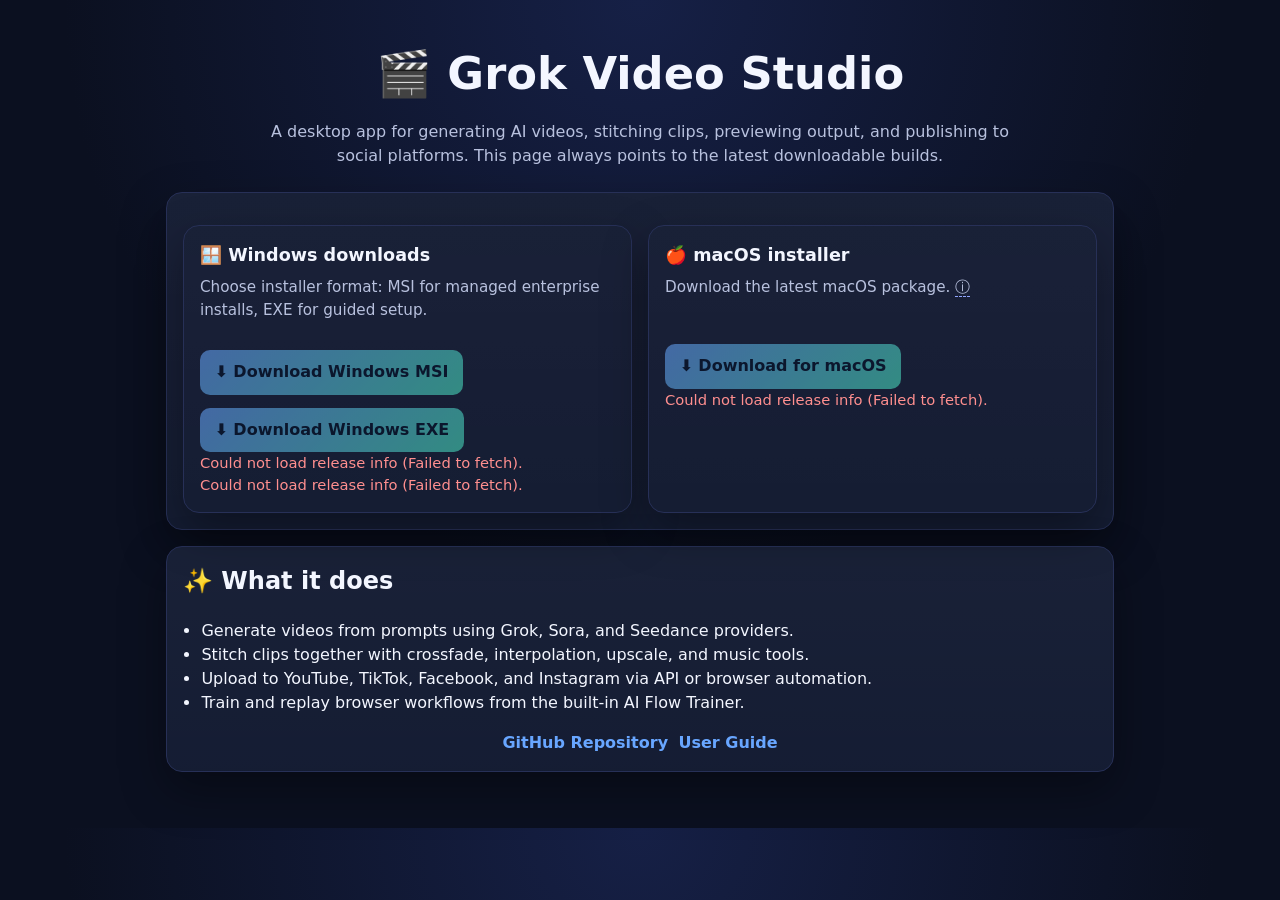
==== docs/index.html @ de5fdf0a "ci: auto-deploy GitHub Pages downloads on release" ====
<!doctype html>
<html lang="en">
<head>
  <meta charset="utf-8" />
  <meta name="viewport" content="width=device-width, initial-scale=1" />
  <title>Grok Video Studio — Download</title>
  <meta
    name="description"
    content="Official GitHub Pages site for Grok Video Studio with app overview and latest Windows/macOS downloads."
  />
  <style>
    :root {
      color-scheme: dark;
      --bg: #0b1020;
      --card: #121a31;
      --card-border: #273057;
      --text: #f3f6ff;
      --muted: #b8c1de;
      --accent: #68a6ff;
      --accent-2: #4be6c3;
      --danger: #ff8f8f;
    }

    * { box-sizing: border-box; }

    body {
      margin: 0;
      font-family: Inter, system-ui, -apple-system, Segoe UI, Roboto, sans-serif;
      background: radial-gradient(circle at top, #162046 0%, var(--bg) 55%);
      color: var(--text);
      line-height: 1.5;
    }

    main {
      max-width: 980px;
      margin: 0 auto;
      padding: 2.5rem 1rem 3.5rem;
    }

    .hero {
      text-align: center;
      margin-bottom: 1.5rem;
    }

    h1 {
      margin: 0;
      font-size: clamp(1.8rem, 4vw, 2.8rem);
    }

    .subtitle {
      margin: 0.8rem auto 0;
      max-width: 760px;
      color: var(--muted);
    }

    .panel {
      background: linear-gradient(180deg, rgba(255,255,255,0.03) 0%, rgba(255,255,255,0.01) 100%), var(--card);
      border: 1px solid var(--card-border);
      border-radius: 16px;
      padding: 1rem;
      box-shadow: 0 18px 45px rgba(0, 0, 0, 0.35);
      margin-top: 1rem;
    }

    .downloads {
      display: grid;
      grid-template-columns: repeat(auto-fit, minmax(260px, 1fr));
      gap: 1rem;
    }

    .dl-card h2 {
      margin: 0;
      font-size: 1.1rem;
      display: flex;
      align-items: center;
      gap: 0.45rem;
    }

    .helper {
      color: var(--muted);
      margin-top: 0.5rem;
      min-height: 2.6em;
      font-size: 0.95rem;
    }

    .btn {
      margin-top: 0.8rem;
      display: inline-flex;
      align-items: center;
      gap: 0.45rem;
      text-decoration: none;
      color: #031127;
      background: linear-gradient(135deg, var(--accent), var(--accent-2));
      padding: 0.65rem 0.9rem;
      border-radius: 10px;
      font-weight: 700;
      border: 0;
      cursor: pointer;
      transition: transform 130ms ease;
    }

    .btn:hover { transform: translateY(-1px); }

    .btn:disabled,
    .btn[aria-disabled="true"] {
      opacity: 0.55;
      pointer-events: none;
    }

    .status {
      margin: 0;
      color: var(--muted);
      font-size: 0.92rem;
    }

    .status.error { color: var(--danger); }

    ul { margin: 0.6rem 0 0; padding-left: 1.15rem; }

    .footer-links {
      margin-top: 1rem;
      display: flex;
      flex-wrap: wrap;
      gap: 0.65rem;
      justify-content: center;
    }

    .text-link {
      color: var(--accent);
      text-decoration: none;
      font-weight: 600;
    }

    .tooltip {
      border-bottom: 1px dashed #90a5ff;
      cursor: help;
    }
  </style>
</head>
<body>
  <main>
    <header class="hero">
      <h1>🎬 Grok Video Studio</h1>
      <p class="subtitle">
        A desktop app for generating AI videos, stitching clips, previewing output, and publishing to social platforms.
        This page always points to the latest downloadable builds.
      </p>
    </header>

    <section class="panel downloads" aria-label="Latest downloads">
      <article class="panel dl-card">
        <h2>🪟 Windows downloads</h2>
        <p class="helper">Choose installer format: MSI for managed enterprise installs, EXE for guided setup.</p>
        <a id="windows-msi-link" class="btn" aria-disabled="true" href="#" title="Latest Windows MSI installer from the newest GitHub release">
          ⬇️ Download Windows MSI
        </a>
        <a id="windows-exe-link" class="btn" aria-disabled="true" href="#" title="Latest Windows EXE installer from the newest GitHub release">
          ⬇️ Download Windows EXE
        </a>
        <p id="windows-msi-meta" class="status">Loading latest release…</p>
        <p id="windows-exe-meta" class="status">Loading latest release…</p>
      </article>

      <article class="panel dl-card">
        <h2>🍎 macOS installer</h2>
        <p class="helper">
          Download the latest macOS package.
          <span class="tooltip" title="Current builds are distributed as a .zip containing the .app bundle.">ⓘ</span>
        </p>
        <a id="mac-link" class="btn" aria-disabled="true" href="#" title="Fetches newest macOS asset from latest GitHub release">
          ⬇️ Download for macOS
        </a>
        <p id="mac-meta" class="status">Loading latest release…</p>
      </article>
    </section>

    <section class="panel" aria-label="About the app">
      <h2 style="margin-top: 0;">✨ What it does</h2>
      <ul>
        <li>Generate videos from prompts using Grok, Sora, and Seedance providers.</li>
        <li>Stitch clips together with crossfade, interpolation, upscale, and music tools.</li>
        <li>Upload to YouTube, TikTok, Facebook, and Instagram via API or browser automation.</li>
        <li>Train and replay browser workflows from the built-in AI Flow Trainer.</li>
      </ul>
      <div class="footer-links">
        <a class="text-link" href="https://github.com/dhookster/Grok-Video-Studio" target="_blank" rel="noopener noreferrer">GitHub Repository</a>
        <a class="text-link" href="https://github.com/dhookster/Grok-Video-Studio/blob/main/docs/USER_GUIDE.md" target="_blank" rel="noopener noreferrer">User Guide</a>
      </div>
    </section>
  </main>

  <script>
    // Derive owner/repo automatically on GitHub Pages project URLs.
    const derivedOwner = window.location.hostname.endsWith('github.io')
      ? window.location.hostname.split('.')[0]
      : 'dhookster';
    const pathParts = window.location.pathname.split('/').filter(Boolean);
    const derivedRepo = pathParts[0] || 'Grok-Video-Studio';

    const owner = derivedOwner;
    const repo = derivedRepo;

    const windowsMsiLink = document.getElementById('windows-msi-link');
    const windowsExeLink = document.getElementById('windows-exe-link');
    const macLink = document.getElementById('mac-link');
    const windowsMsiMeta = document.getElementById('windows-msi-meta');
    const windowsExeMeta = document.getElementById('windows-exe-meta');
    const macMeta = document.getElementById('mac-meta');

    const setDownload = (linkEl, metaEl, asset, releaseTag) => {
      if (!asset) {
        linkEl.setAttribute('aria-disabled', 'true');
        metaEl.textContent = `No compatible asset found in ${releaseTag}.`;
        metaEl.classList.add('error');
        return;
      }

      linkEl.href = asset.browser_download_url;
      linkEl.removeAttribute('aria-disabled');
      metaEl.textContent = `${asset.name} • ${releaseTag}`;
      metaEl.classList.remove('error');
    };

    const pickFirstMatch = (assets, patterns) => {
      for (const pattern of patterns) {
        const found = assets.find((asset) => pattern.test(asset.name));
        if (found) return found;
      }
      return null;
    };

    const loadLatest = async () => {
      try {
        // Prefer generated metadata from the release-to-pages workflow to avoid GitHub API rate limits.
        let release = null;
        let assets = [];

        try {
          const metadataResponse = await fetch('./release-downloads.json', { cache: 'no-store' });
          if (metadataResponse.ok) {
            const metadata = await metadataResponse.json();
            release = metadata.release || null;
            assets = [
              metadata.downloads?.windows_msi,
              metadata.downloads?.windows_exe,
              metadata.downloads?.macos
            ].filter(Boolean);
          }
        } catch (metadataError) {
          console.warn('release-downloads.json unavailable, falling back to GitHub API', metadataError);
        }

        if (!release || !assets.length) {
          const response = await fetch(`https://api.github.com/repos/${owner}/${repo}/releases/latest`);
          if (!response.ok) {
            throw new Error(`GitHub API responded ${response.status}`);
          }

          release = await response.json();
          assets = release.assets || [];
        }

        const windowsMsiAsset = pickFirstMatch(assets, [
          /setup-windows-x64\.msi$/i,
          /windows.*\.msi$/i
        ]);

        const windowsExeAsset = pickFirstMatch(assets, [
          /setup-windows-x64\.exe$/i,
          /windows-x64\.exe$/i,
          /windows.*\.exe$/i
        ]);

        const macAsset = pickFirstMatch(assets, [
          /macos.*\.dmg$/i,
          /macos.*\.pkg$/i,
          /macos.*\.zip$/i,
          /\.dmg$/i,
          /\.pkg$/i,
          /\.zip$/i
        ]);

        const releaseTag = release.tag_name || 'latest';
        setDownload(windowsMsiLink, windowsMsiMeta, windowsMsiAsset, releaseTag);
        setDownload(windowsExeLink, windowsExeMeta, windowsExeAsset, releaseTag);
        setDownload(macLink, macMeta, macAsset, releaseTag);
      } catch (error) {
        const message = `Could not load release info (${error.message}).`;

        windowsMsiMeta.textContent = message;
        windowsExeMeta.textContent = message;
        macMeta.textContent = message;
        windowsMsiMeta.classList.add('error');
        windowsExeMeta.classList.add('error');
        macMeta.classList.add('error');
      }
    };

    loadLatest();
  </script>
</body>
</html>
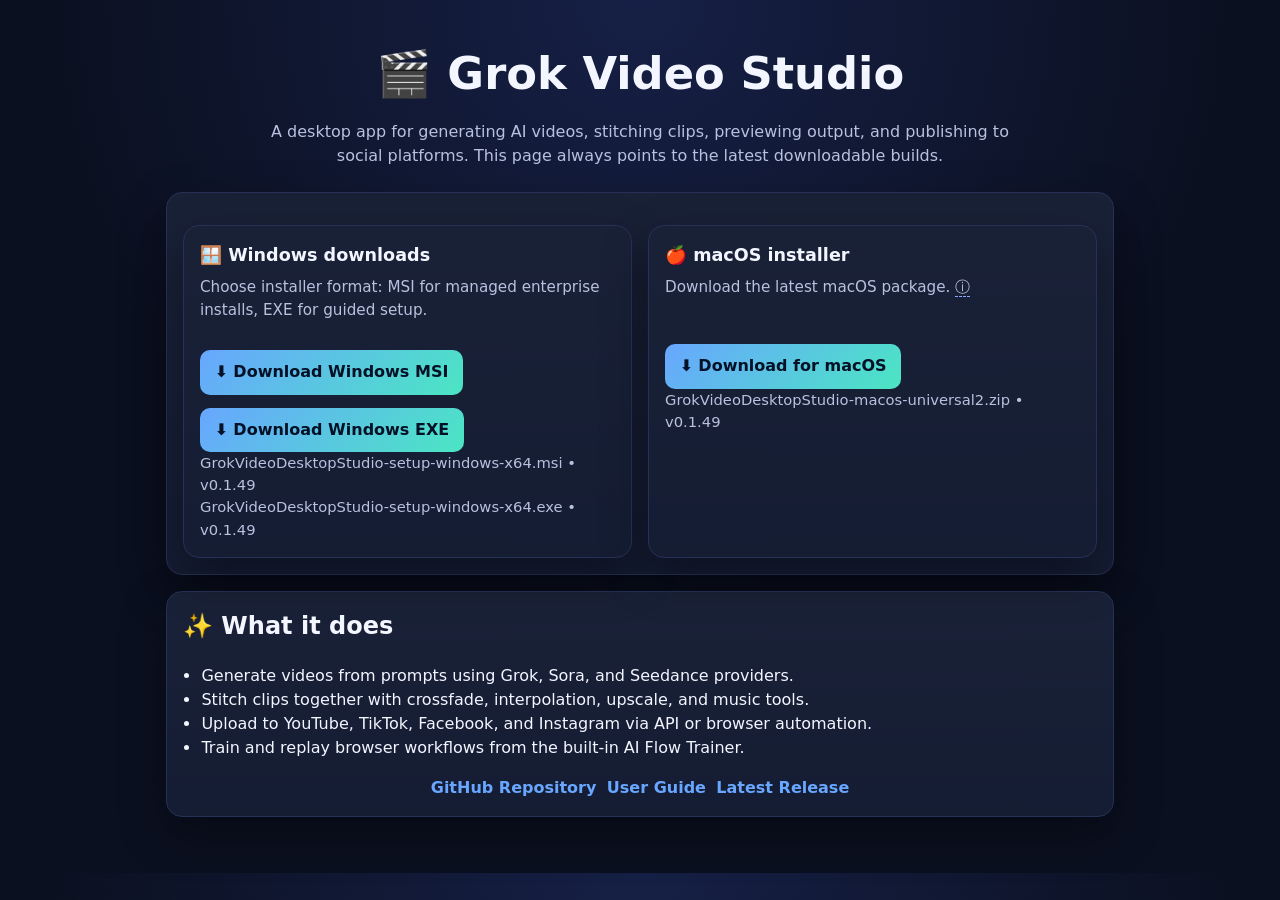
==== commit 107759c0: "Fix Pages links and fallback to releases with download assets" ====
--- a/docs/index.html
+++ b/docs/index.html
@@ -183,8 +183,9 @@
         <li>Train and replay browser workflows from the built-in AI Flow Trainer.</li>
       </ul>
       <div class="footer-links">
-        <a class="text-link" href="https://github.com/dhookster/Grok-Video-Studio" target="_blank" rel="noopener noreferrer">GitHub Repository</a>
-        <a class="text-link" href="https://github.com/dhookster/Grok-Video-Studio/blob/main/docs/USER_GUIDE.md" target="_blank" rel="noopener noreferrer">User Guide</a>
+        <a id="repo-link" class="text-link" href="#" target="_blank" rel="noopener noreferrer">GitHub Repository</a>
+        <a id="user-guide-link" class="text-link" href="#" target="_blank" rel="noopener noreferrer">User Guide</a>
+        <a id="release-link" class="text-link" href="#" target="_blank" rel="noopener noreferrer">Latest Release</a>
       </div>
     </section>
   </main>
@@ -193,7 +194,7 @@
     // Derive owner/repo automatically on GitHub Pages project URLs.
     const derivedOwner = window.location.hostname.endsWith('github.io')
       ? window.location.hostname.split('.')[0]
-      : 'dhookster';
+      : 'mysticalg';
     const pathParts = window.location.pathname.split('/').filter(Boolean);
     const derivedRepo = pathParts[0] || 'Grok-Video-Studio';
 
@@ -203,6 +204,9 @@
     const windowsMsiLink = document.getElementById('windows-msi-link');
     const windowsExeLink = document.getElementById('windows-exe-link');
     const macLink = document.getElementById('mac-link');
+    const repoLink = document.getElementById('repo-link');
+    const userGuideLink = document.getElementById('user-guide-link');
+    const releaseLink = document.getElementById('release-link');
     const windowsMsiMeta = document.getElementById('windows-msi-meta');
     const windowsExeMeta = document.getElementById('windows-exe-meta');
     const macMeta = document.getElementById('mac-meta');
@@ -229,61 +233,86 @@
       return null;
     };
 
+    const hydrateStaticLinks = () => {
+      // Keep footer links aligned with the currently served owner/repository.
+      repoLink.href = `https://github.com/${owner}/${repo}`;
+      userGuideLink.href = `https://github.com/${owner}/${repo}/blob/main/docs/USER_GUIDE.md`;
+      releaseLink.href = `https://github.com/${owner}/${repo}/releases/latest`;
+    };
+
+    const findLatestAssetAcrossReleases = (releases, patterns) => {
+      for (const release of releases) {
+        const assets = Array.isArray(release.assets) ? release.assets : [];
+        const found = pickFirstMatch(assets, patterns);
+        if (found) {
+          return {
+            ...found,
+            _release_tag: release.tag_name || 'latest',
+          };
+        }
+      }
+      return null;
+    };
+
     const loadLatest = async () => {
       try {
+        hydrateStaticLinks();
+
         // Prefer generated metadata from the release-to-pages workflow to avoid GitHub API rate limits.
         let release = null;
-        let assets = [];
+        let windowsMsiAsset = null;
+        let windowsExeAsset = null;
+        let macAsset = null;
 
         try {
           const metadataResponse = await fetch('./release-downloads.json', { cache: 'no-store' });
           if (metadataResponse.ok) {
             const metadata = await metadataResponse.json();
             release = metadata.release || null;
-            assets = [
-              metadata.downloads?.windows_msi,
-              metadata.downloads?.windows_exe,
-              metadata.downloads?.macos
-            ].filter(Boolean);
+            windowsMsiAsset = metadata.downloads?.windows_msi || null;
+            windowsExeAsset = metadata.downloads?.windows_exe || null;
+            macAsset = metadata.downloads?.macos || null;
           }
         } catch (metadataError) {
           console.warn('release-downloads.json unavailable, falling back to GitHub API', metadataError);
         }
 
-        if (!release || !assets.length) {
-          const response = await fetch(`https://api.github.com/repos/${owner}/${repo}/releases/latest`);
+        if (!release || (!windowsMsiAsset && !windowsExeAsset && !macAsset)) {
+          // Query multiple releases so each platform can use the newest release that has a compatible artifact.
+          const response = await fetch(`https://api.github.com/repos/${owner}/${repo}/releases?per_page=20`);
           if (!response.ok) {
             throw new Error(`GitHub API responded ${response.status}`);
           }
 
-          release = await response.json();
-          assets = release.assets || [];
+          const releases = await response.json();
+          if (!Array.isArray(releases) || releases.length === 0) {
+            throw new Error('No releases found');
+          }
+
+          release = releases[0];
+          windowsMsiAsset = findLatestAssetAcrossReleases(releases, [
+            /setup-windows-x64\.msi$/i,
+            /windows.*\.msi$/i
+          ]);
+          windowsExeAsset = findLatestAssetAcrossReleases(releases, [
+            /setup-windows-x64\.exe$/i,
+            /windows-x64\.exe$/i,
+            /windows.*\.exe$/i
+          ]);
+          macAsset = findLatestAssetAcrossReleases(releases, [
+            /macos.*\.dmg$/i,
+            /macos.*\.pkg$/i,
+            /macos.*\.zip$/i,
+            /\.dmg$/i,
+            /\.pkg$/i,
+            /\.zip$/i
+          ]);
         }
 
-        const windowsMsiAsset = pickFirstMatch(assets, [
-          /setup-windows-x64\.msi$/i,
-          /windows.*\.msi$/i
-        ]);
-
-        const windowsExeAsset = pickFirstMatch(assets, [
-          /setup-windows-x64\.exe$/i,
-          /windows-x64\.exe$/i,
-          /windows.*\.exe$/i
-        ]);
-
-        const macAsset = pickFirstMatch(assets, [
-          /macos.*\.dmg$/i,
-          /macos.*\.pkg$/i,
-          /macos.*\.zip$/i,
-          /\.dmg$/i,
-          /\.pkg$/i,
-          /\.zip$/i
-        ]);
-
-        const releaseTag = release.tag_name || 'latest';
-        setDownload(windowsMsiLink, windowsMsiMeta, windowsMsiAsset, releaseTag);
-        setDownload(windowsExeLink, windowsExeMeta, windowsExeAsset, releaseTag);
-        setDownload(macLink, macMeta, macAsset, releaseTag);
+        const fallbackReleaseTag = release?.tag_name || 'latest';
+        setDownload(windowsMsiLink, windowsMsiMeta, windowsMsiAsset, windowsMsiAsset?._release_tag || fallbackReleaseTag);
+        setDownload(windowsExeLink, windowsExeMeta, windowsExeAsset, windowsExeAsset?._release_tag || fallbackReleaseTag);
+        setDownload(macLink, macMeta, macAsset, macAsset?._release_tag || fallbackReleaseTag);
       } catch (error) {
         const message = `Could not load release info (${error.message}).`;
 
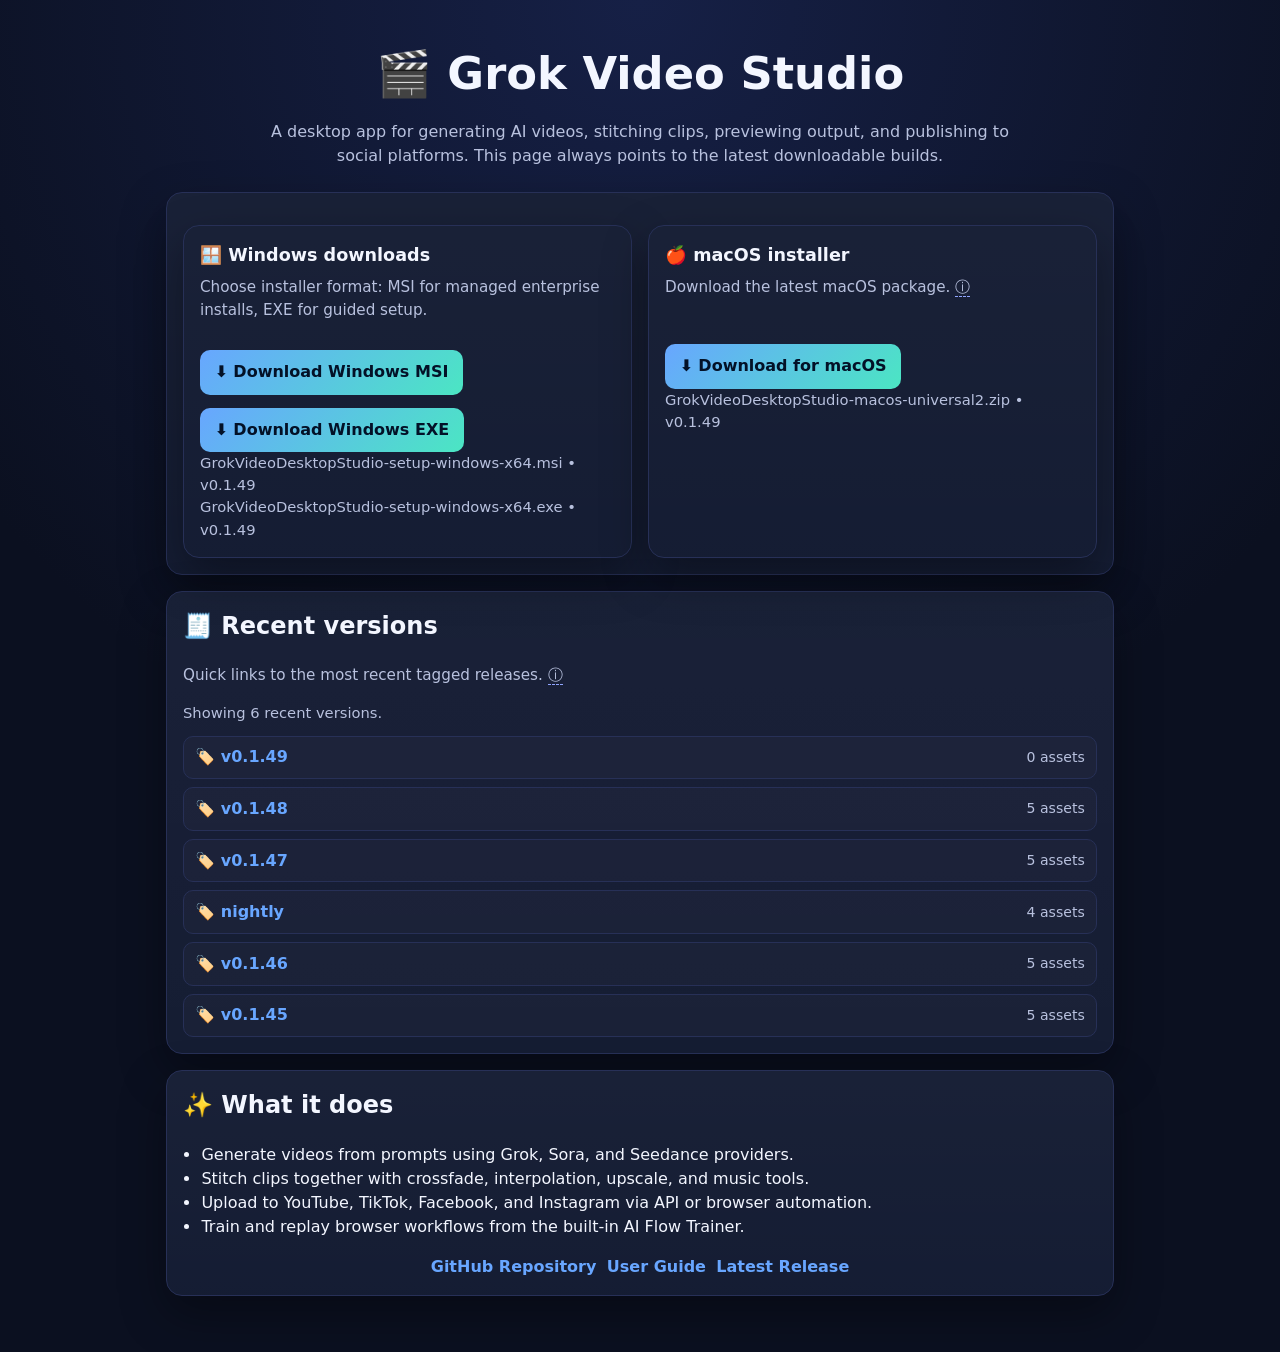
==== commit 5935e028: "Add recent releases section to GitHub Pages downloads" ====
--- a/docs/index.html
+++ b/docs/index.html
@@ -135,6 +135,30 @@
       border-bottom: 1px dashed #90a5ff;
       cursor: help;
     }
+
+    .release-list {
+      list-style: none;
+      padding: 0;
+      margin: 0.75rem 0 0;
+      display: grid;
+      gap: 0.5rem;
+    }
+
+    .release-item {
+      display: flex;
+      align-items: center;
+      justify-content: space-between;
+      gap: 0.75rem;
+      border: 1px solid var(--card-border);
+      border-radius: 10px;
+      padding: 0.55rem 0.7rem;
+      background: rgba(255, 255, 255, 0.02);
+    }
+
+    .release-meta {
+      color: var(--muted);
+      font-size: 0.88rem;
+    }
   </style>
 </head>
 <body>
@@ -172,6 +196,16 @@
         </a>
         <p id="mac-meta" class="status">Loading latest release…</p>
       </article>
+    </section>
+
+    <section class="panel" aria-label="Recent releases">
+      <h2 style="margin-top: 0;">🧾 Recent versions</h2>
+      <p class="helper" style="margin-top: 0; min-height: 0;">
+        Quick links to the most recent tagged releases.
+        <span class="tooltip" title="Shows the newest versions and how many downloadable artifacts each release includes.">ⓘ</span>
+      </p>
+      <p id="recent-releases-meta" class="status">Loading release history…</p>
+      <ul id="recent-releases-list" class="release-list" aria-live="polite"></ul>
     </section>
 
     <section class="panel" aria-label="About the app">
@@ -210,6 +244,8 @@
     const windowsMsiMeta = document.getElementById('windows-msi-meta');
     const windowsExeMeta = document.getElementById('windows-exe-meta');
     const macMeta = document.getElementById('mac-meta');
+    const recentReleasesMeta = document.getElementById('recent-releases-meta');
+    const recentReleasesList = document.getElementById('recent-releases-list');
 
     const setDownload = (linkEl, metaEl, asset, releaseTag) => {
       if (!asset) {
@@ -254,12 +290,46 @@
       return null;
     };
 
+
+    const renderRecentReleases = (releases) => {
+      recentReleasesList.innerHTML = '';
+      if (!Array.isArray(releases) || releases.length === 0) {
+        recentReleasesMeta.textContent = 'No recent releases found.';
+        recentReleasesMeta.classList.add('error');
+        return;
+      }
+
+      recentReleasesMeta.textContent = `Showing ${releases.length} recent versions.`;
+      recentReleasesMeta.classList.remove('error');
+
+      for (const release of releases) {
+        const item = document.createElement('li');
+        item.className = 'release-item';
+
+        const link = document.createElement('a');
+        link.className = 'text-link';
+        link.href = release.html_url;
+        link.target = '_blank';
+        link.rel = 'noopener noreferrer';
+        link.textContent = `🏷️ ${release.tag_name || release.name || 'untagged'}`;
+
+        const meta = document.createElement('span');
+        meta.className = 'release-meta';
+        const assetCount = Number.isFinite(release.asset_count) ? release.asset_count : (Array.isArray(release.assets) ? release.assets.length : 0);
+        meta.textContent = `${assetCount} assets`;
+
+        item.append(link, meta);
+        recentReleasesList.appendChild(item);
+      }
+    };
+
     const loadLatest = async () => {
       try {
         hydrateStaticLinks();
 
         // Prefer generated metadata from the release-to-pages workflow to avoid GitHub API rate limits.
         let release = null;
+        let releases = [];
         let windowsMsiAsset = null;
         let windowsExeAsset = null;
         let macAsset = null;
@@ -269,6 +339,7 @@
           if (metadataResponse.ok) {
             const metadata = await metadataResponse.json();
             release = metadata.release || null;
+            releases = Array.isArray(metadata.recent_releases) ? metadata.recent_releases : [];
             windowsMsiAsset = metadata.downloads?.windows_msi || null;
             windowsExeAsset = metadata.downloads?.windows_exe || null;
             macAsset = metadata.downloads?.macos || null;
@@ -277,14 +348,14 @@
           console.warn('release-downloads.json unavailable, falling back to GitHub API', metadataError);
         }
 
-        if (!release || (!windowsMsiAsset && !windowsExeAsset && !macAsset)) {
+        if (!release || !releases.length || (!windowsMsiAsset && !windowsExeAsset && !macAsset)) {
           // Query multiple releases so each platform can use the newest release that has a compatible artifact.
           const response = await fetch(`https://api.github.com/repos/${owner}/${repo}/releases?per_page=20`);
           if (!response.ok) {
             throw new Error(`GitHub API responded ${response.status}`);
           }
 
-          const releases = await response.json();
+          releases = await response.json();
           if (!Array.isArray(releases) || releases.length === 0) {
             throw new Error('No releases found');
           }
@@ -313,6 +384,7 @@
         setDownload(windowsMsiLink, windowsMsiMeta, windowsMsiAsset, windowsMsiAsset?._release_tag || fallbackReleaseTag);
         setDownload(windowsExeLink, windowsExeMeta, windowsExeAsset, windowsExeAsset?._release_tag || fallbackReleaseTag);
         setDownload(macLink, macMeta, macAsset, macAsset?._release_tag || fallbackReleaseTag);
+        renderRecentReleases((releases || []).slice(0, 6));
       } catch (error) {
         const message = `Could not load release info (${error.message}).`;
 
@@ -322,6 +394,8 @@
         windowsMsiMeta.classList.add('error');
         windowsExeMeta.classList.add('error');
         macMeta.classList.add('error');
+        recentReleasesMeta.textContent = message;
+        recentReleasesMeta.classList.add('error');
       }
     };
 
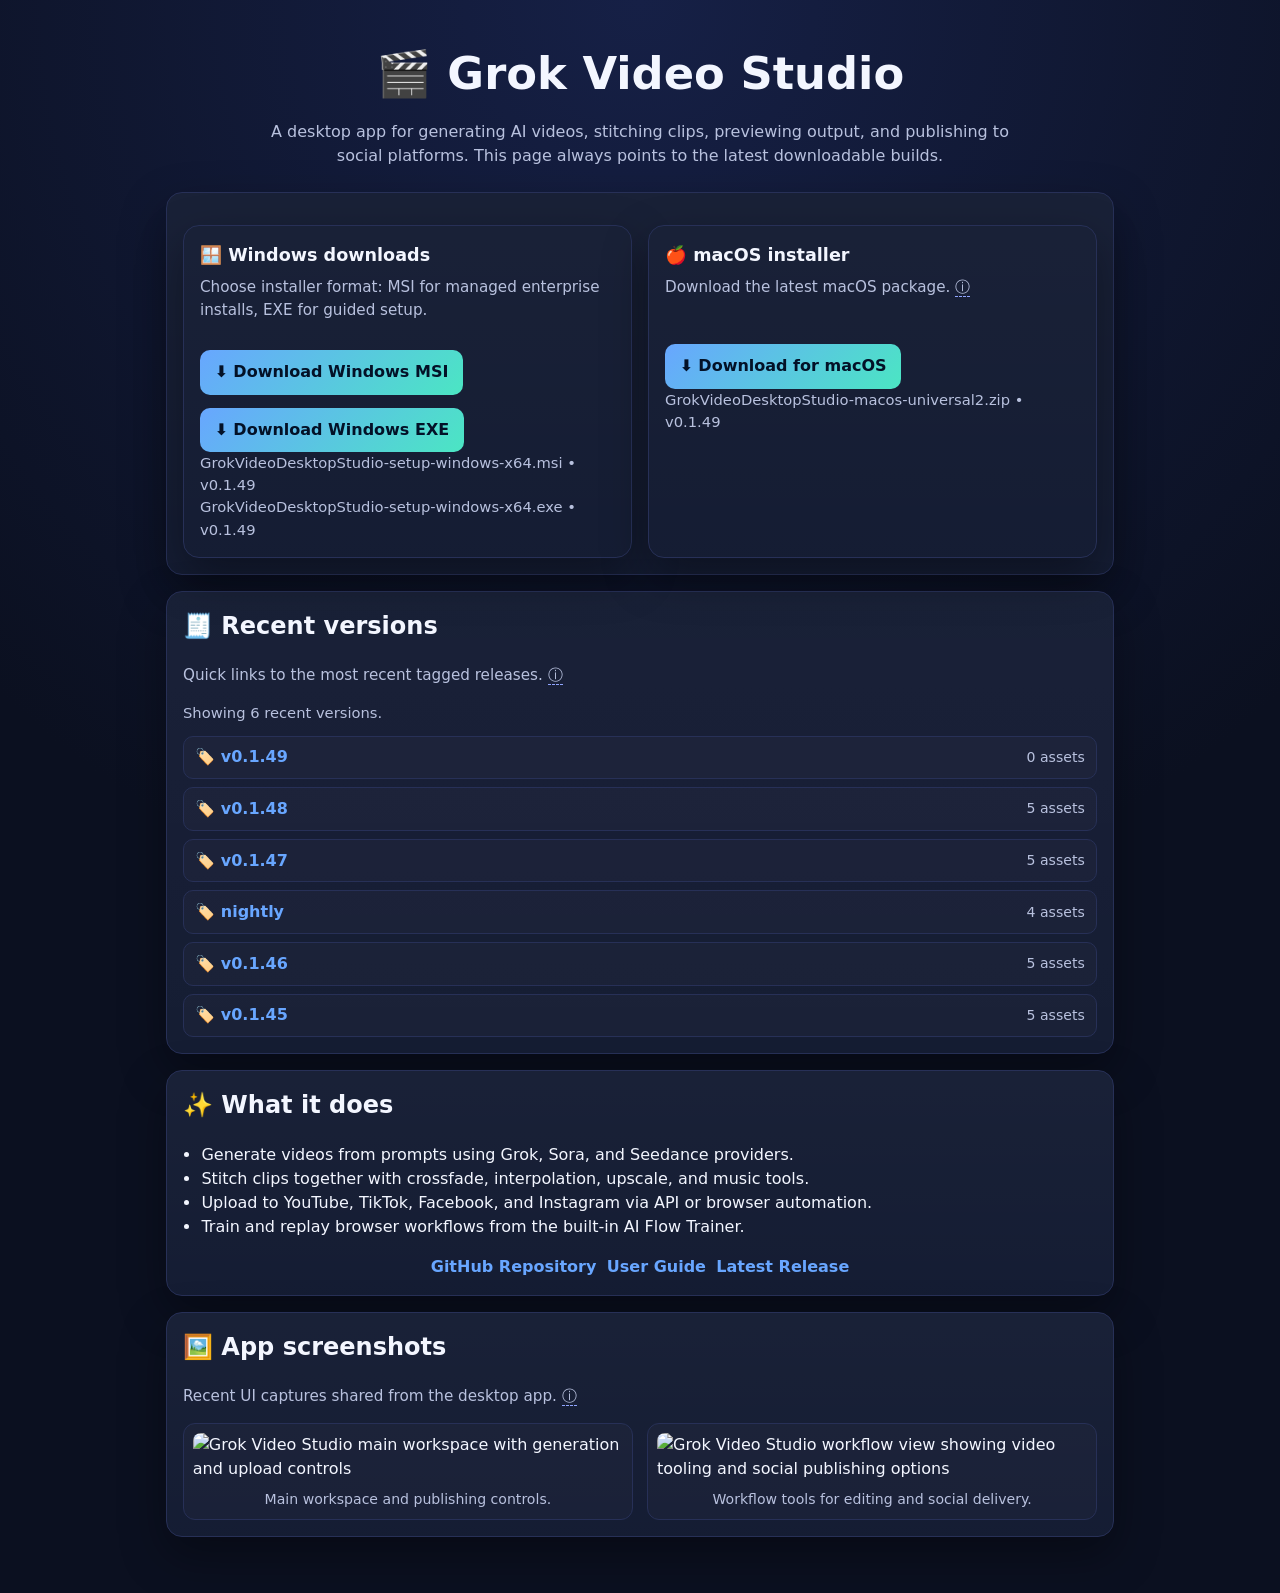
==== commit 820b2ebd: "Use existing images folder for GitHub Pages screenshots" ====
--- a/docs/index.html
+++ b/docs/index.html
@@ -159,6 +159,37 @@
       color: var(--muted);
       font-size: 0.88rem;
     }
+
+    .gallery-grid {
+      display: grid;
+      grid-template-columns: repeat(auto-fit, minmax(260px, 1fr));
+      gap: 0.9rem;
+      margin-top: 0.85rem;
+    }
+
+    .shot {
+      margin: 0;
+      border: 1px solid var(--card-border);
+      border-radius: 12px;
+      padding: 0.55rem;
+      background: rgba(255, 255, 255, 0.02);
+    }
+
+    .shot img {
+      width: 100%;
+      max-width: 460px;
+      display: block;
+      margin: 0 auto;
+      border-radius: 8px;
+      height: auto;
+    }
+
+    .shot figcaption {
+      color: var(--muted);
+      font-size: 0.88rem;
+      margin-top: 0.5rem;
+      text-align: center;
+    }
   </style>
 </head>
 <body>
@@ -222,6 +253,24 @@
         <a id="release-link" class="text-link" href="#" target="_blank" rel="noopener noreferrer">Latest Release</a>
       </div>
     </section>
+
+    <section class="panel" aria-label="Application screenshots">
+      <h2 style="margin-top: 0;">🖼️ App screenshots</h2>
+      <p class="helper" style="margin-top: 0; min-height: 0;">
+        Recent UI captures shared from the desktop app.
+        <span class="tooltip" title="Images are scaled down for faster page load while preserving detail.">ⓘ</span>
+      </p>
+      <div class="gallery-grid">
+        <figure class="shot">
+          <img data-image-name="snap1.jpg" alt="Grok Video Studio main workspace with generation and upload controls" loading="lazy" />
+          <figcaption>Main workspace and publishing controls.</figcaption>
+        </figure>
+        <figure class="shot">
+          <img data-image-name="snap2.jpg" alt="Grok Video Studio workflow view showing video tooling and social publishing options" loading="lazy" />
+          <figcaption>Workflow tools for editing and social delivery.</figcaption>
+        </figure>
+      </div>
+    </section>
   </main>
 
   <script>
@@ -276,6 +325,16 @@
       releaseLink.href = `https://github.com/${owner}/${repo}/releases/latest`;
     };
 
+    const hydrateScreenshotLinks = () => {
+      // Keep screenshot binaries in the repository-level images/ folder
+      // and map them dynamically so Pages works across forks.
+      const screenshotBase = `https://raw.githubusercontent.com/${owner}/${repo}/main/images/`;
+      document.querySelectorAll('img[data-image-name]').forEach((imgEl) => {
+        const fileName = imgEl.getAttribute('data-image-name');
+        if (fileName) imgEl.src = `${screenshotBase}${fileName}`;
+      });
+    };
+
     const findLatestAssetAcrossReleases = (releases, patterns) => {
       for (const release of releases) {
         const assets = Array.isArray(release.assets) ? release.assets : [];
@@ -326,6 +385,7 @@
     const loadLatest = async () => {
       try {
         hydrateStaticLinks();
+        hydrateScreenshotLinks();
 
         // Prefer generated metadata from the release-to-pages workflow to avoid GitHub API rate limits.
         let release = null;
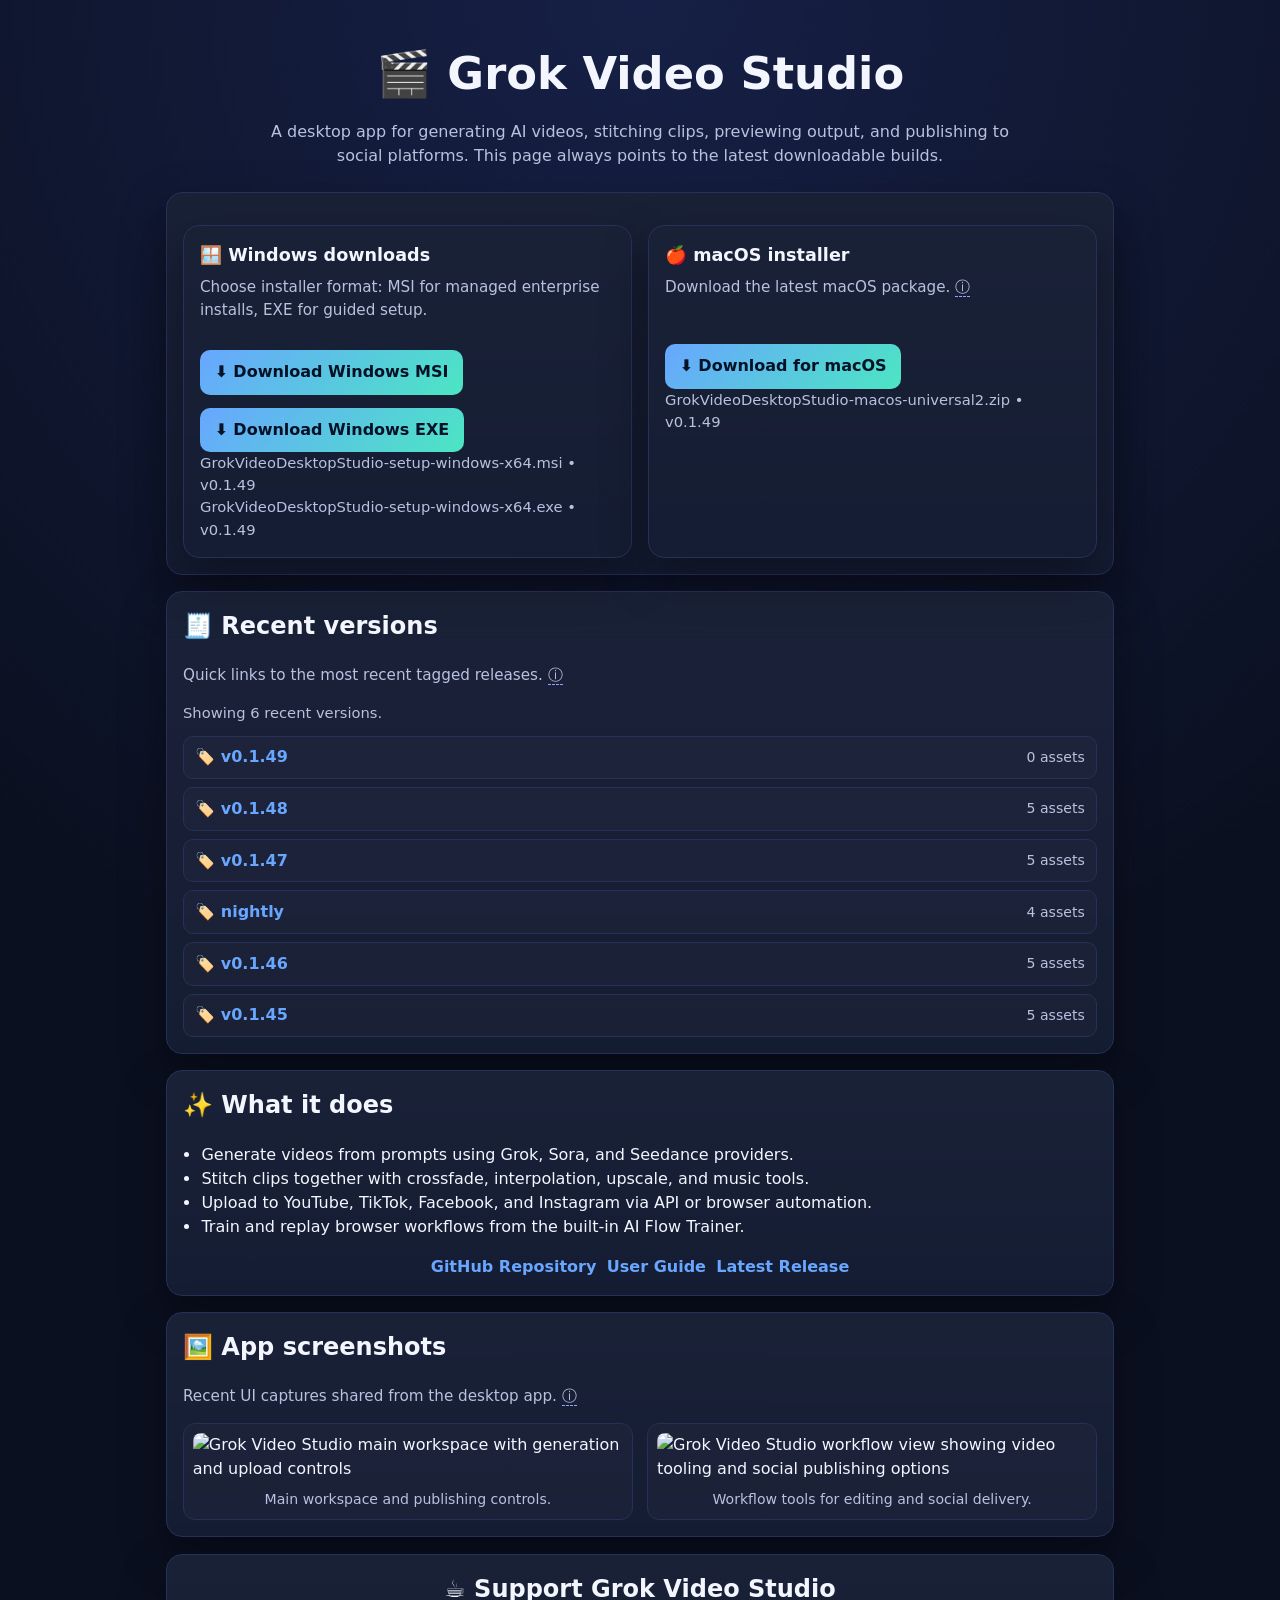
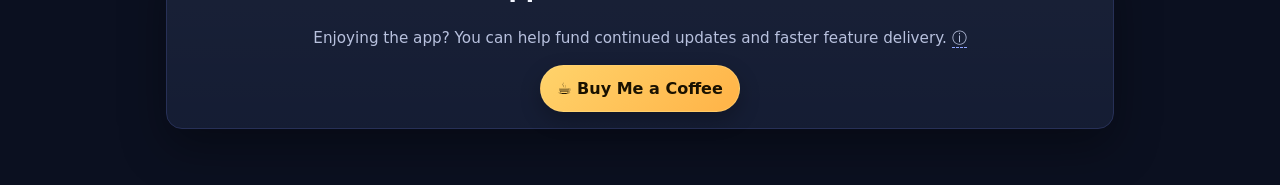
==== commit 0cbf4159: "Add SEO metadata and Buy Me a Coffee CTA to GitHub Pages" ====
--- a/docs/index.html
+++ b/docs/index.html
@@ -6,8 +6,39 @@
   <title>Grok Video Studio — Download</title>
   <meta
     name="description"
-    content="Official GitHub Pages site for Grok Video Studio with app overview and latest Windows/macOS downloads."
+    content="Official GitHub Pages site for Grok Video Studio with app overview, latest Windows/macOS downloads, and release history."
   />
+  <meta name="keywords" content="Grok Video Studio, AI video generator, video editor, GitHub releases, Windows installer, macOS app" />
+  <meta name="robots" content="index,follow,max-image-preview:large" />
+  <link rel="canonical" href="https://mysticalg.github.io/Grok-Video-Studio/" />
+
+  <meta property="og:type" content="website" />
+  <meta property="og:title" content="Grok Video Studio — Download" />
+  <meta property="og:description" content="Download the latest Grok Video Studio builds and explore release history on the official GitHub Pages site." />
+  <meta property="og:url" content="https://mysticalg.github.io/Grok-Video-Studio/" />
+  <meta property="og:image" content="https://raw.githubusercontent.com/mysticalg/Grok-Video-Studio/main/images/snap1.jpg" />
+
+  <meta name="twitter:card" content="summary_large_image" />
+  <meta name="twitter:title" content="Grok Video Studio — Download" />
+  <meta name="twitter:description" content="Official downloads page for Grok Video Studio with the newest Windows and macOS builds." />
+  <meta name="twitter:image" content="https://raw.githubusercontent.com/mysticalg/Grok-Video-Studio/main/images/snap1.jpg" />
+
+  <script type="application/ld+json">
+    {
+      "@context": "https://schema.org",
+      "@type": "SoftwareApplication",
+      "name": "Grok Video Studio",
+      "applicationCategory": "MultimediaApplication",
+      "operatingSystem": "Windows, macOS",
+      "url": "https://mysticalg.github.io/Grok-Video-Studio/",
+      "downloadUrl": "https://github.com/mysticalg/Grok-Video-Studio/releases/latest",
+      "description": "Desktop app for generating AI videos, stitching clips, and publishing to social platforms.",
+      "publisher": {
+        "@type": "Person",
+        "name": "mysticalg"
+      }
+    }
+  </script>
   <style>
     :root {
       color-scheme: dark;
@@ -190,6 +221,33 @@
       margin-top: 0.5rem;
       text-align: center;
     }
+
+    .support-wrap {
+      margin-top: 1.1rem;
+      text-align: center;
+    }
+
+    .coffee-btn {
+      display: inline-flex;
+      align-items: center;
+      justify-content: center;
+      gap: 0.45rem;
+      text-decoration: none;
+      color: #191100;
+      background: linear-gradient(135deg, #ffd36b, #ffb347);
+      border: 1px solid rgba(255, 221, 130, 0.4);
+      border-radius: 999px;
+      padding: 0.65rem 1rem;
+      font-weight: 700;
+      transition: transform 130ms ease, box-shadow 130ms ease;
+      box-shadow: 0 8px 20px rgba(0, 0, 0, 0.25);
+    }
+
+    .coffee-btn:hover {
+      transform: translateY(-1px);
+      box-shadow: 0 10px 24px rgba(0, 0, 0, 0.3);
+    }
+
   </style>
 </head>
 <body>
@@ -271,6 +329,24 @@
         </figure>
       </div>
     </section>
+
+    <section class="panel support-wrap" aria-label="Support the project">
+      <h2 style="margin-top: 0;">☕ Support Grok Video Studio</h2>
+      <p class="helper" style="margin-top: 0; min-height: 0;">
+        Enjoying the app? You can help fund continued updates and faster feature delivery.
+        <span class="tooltip" title="Opens Buy Me a Coffee in a new tab.">ⓘ</span>
+      </p>
+      <a
+        class="coffee-btn"
+        href="https://www.buymeacoffee.com/mysticalg"
+        target="_blank"
+        rel="noopener noreferrer"
+        title="Support development on Buy Me a Coffee"
+      >
+        ☕ Buy Me a Coffee
+      </a>
+    </section>
+
   </main>
 
   <script>
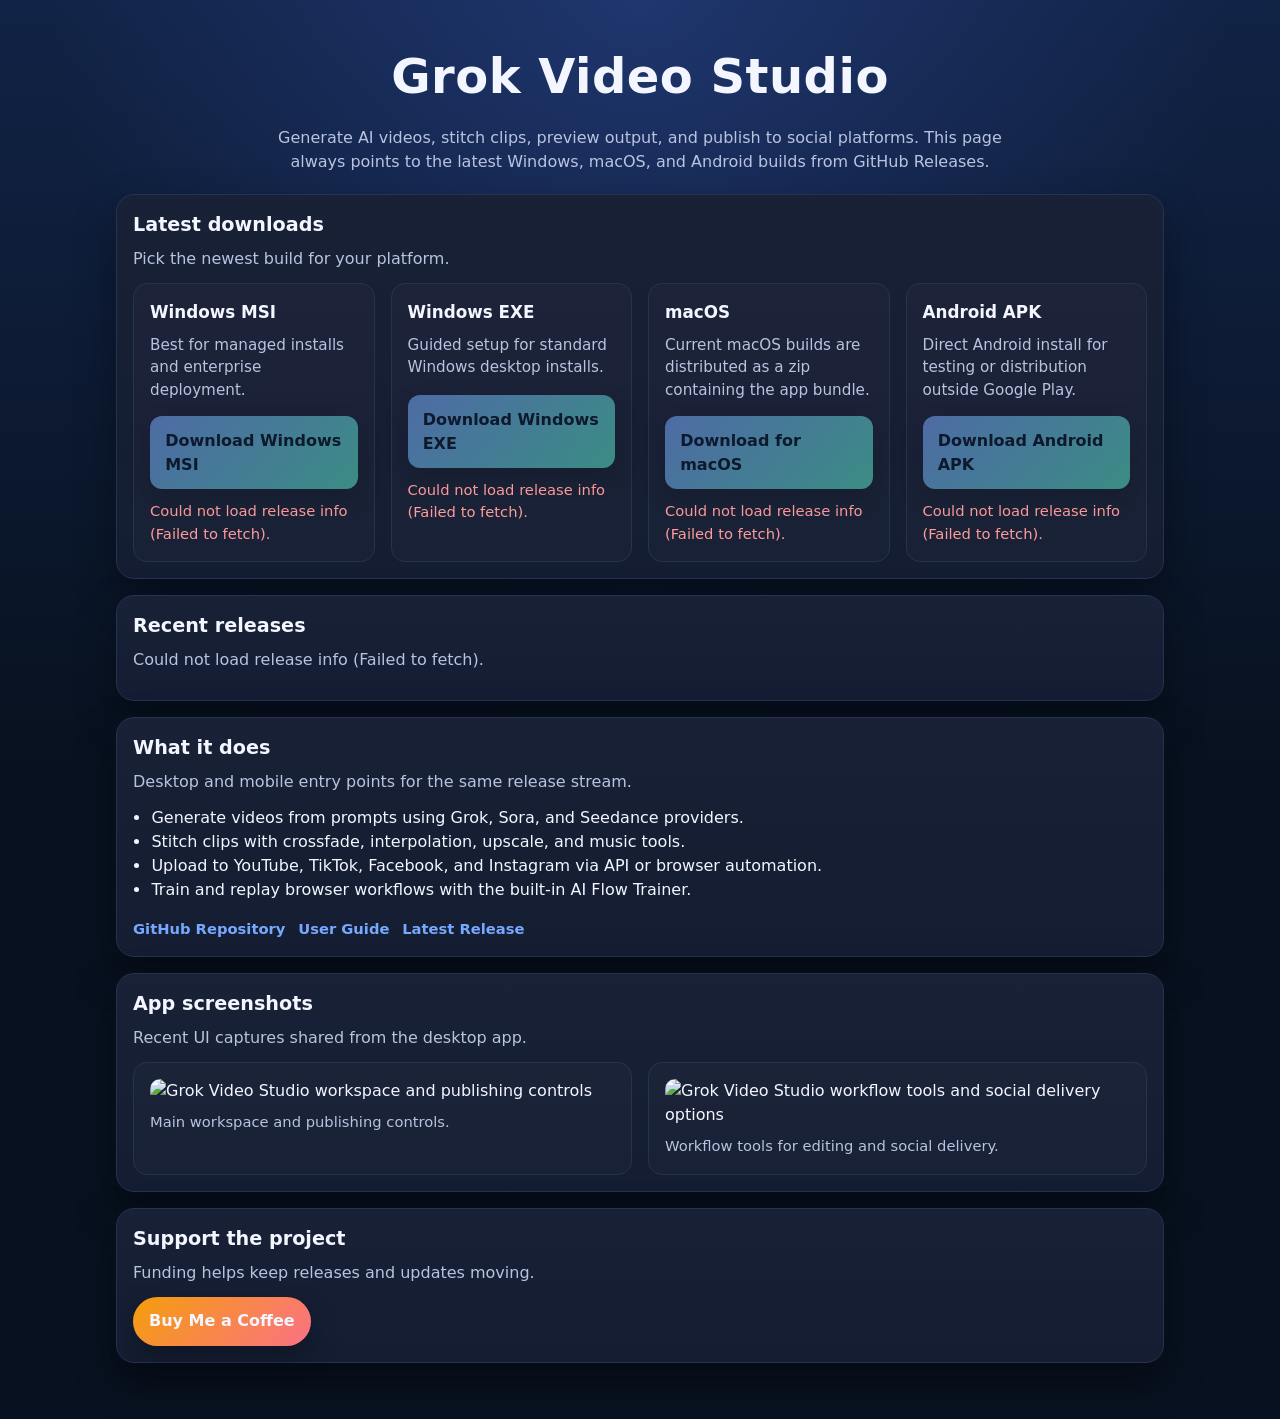
==== commit 3d9288f0: "Build native Android app and stitch export" ====
--- a/docs/index.html
+++ b/docs/index.html
@@ -3,24 +3,33 @@
 <head>
   <meta charset="utf-8" />
   <meta name="viewport" content="width=device-width, initial-scale=1" />
-  <title>Grok Video Studio — Download</title>
+  <title>Grok Video Studio - Downloads</title>
   <meta
     name="description"
-    content="Official GitHub Pages site for Grok Video Studio with app overview, latest Windows/macOS downloads, and release history."
+    content="Official downloads page for Grok Video Studio with the latest Windows, macOS, and Android builds plus recent release history."
   />
-  <meta name="keywords" content="Grok Video Studio, AI video generator, video editor, GitHub releases, Windows installer, macOS app" />
+  <meta
+    name="keywords"
+    content="Grok Video Studio, AI video generator, GitHub releases, Windows installer, macOS app, Android apk"
+  />
   <meta name="robots" content="index,follow,max-image-preview:large" />
   <link rel="canonical" href="https://mysticalg.github.io/Grok-Video-Studio/" />
 
   <meta property="og:type" content="website" />
-  <meta property="og:title" content="Grok Video Studio — Download" />
-  <meta property="og:description" content="Download the latest Grok Video Studio builds and explore release history on the official GitHub Pages site." />
+  <meta property="og:title" content="Grok Video Studio - Downloads" />
+  <meta
+    property="og:description"
+    content="Download the latest Grok Video Studio builds for Windows, macOS, and Android on the official GitHub Pages site."
+  />
   <meta property="og:url" content="https://mysticalg.github.io/Grok-Video-Studio/" />
   <meta property="og:image" content="https://raw.githubusercontent.com/mysticalg/Grok-Video-Studio/main/images/snap1.jpg" />
 
   <meta name="twitter:card" content="summary_large_image" />
-  <meta name="twitter:title" content="Grok Video Studio — Download" />
-  <meta name="twitter:description" content="Official downloads page for Grok Video Studio with the newest Windows and macOS builds." />
+  <meta name="twitter:title" content="Grok Video Studio - Downloads" />
+  <meta
+    name="twitter:description"
+    content="Official downloads page for Grok Video Studio with the newest Windows, macOS, and Android builds."
+  />
   <meta name="twitter:image" content="https://raw.githubusercontent.com/mysticalg/Grok-Video-Studio/main/images/snap1.jpg" />
 
   <script type="application/ld+json">
@@ -29,386 +38,377 @@
       "@type": "SoftwareApplication",
       "name": "Grok Video Studio",
       "applicationCategory": "MultimediaApplication",
-      "operatingSystem": "Windows, macOS",
+      "operatingSystem": "Windows, macOS, Android",
       "url": "https://mysticalg.github.io/Grok-Video-Studio/",
       "downloadUrl": "https://github.com/mysticalg/Grok-Video-Studio/releases/latest",
-      "description": "Desktop app for generating AI videos, stitching clips, and publishing to social platforms.",
+      "description": "App suite for generating AI videos, stitching clips, and publishing to social platforms.",
       "publisher": {
         "@type": "Person",
         "name": "mysticalg"
       }
     }
   </script>
+
   <style>
     :root {
       color-scheme: dark;
-      --bg: #0b1020;
-      --card: #121a31;
-      --card-border: #273057;
+      --bg: #08111f;
+      --bg-accent: #112346;
+      --panel: #111a30;
+      --panel-border: #263253;
       --text: #f3f6ff;
-      --muted: #b8c1de;
-      --accent: #68a6ff;
-      --accent-2: #4be6c3;
-      --danger: #ff8f8f;
-    }
-
-    * { box-sizing: border-box; }
+      --muted: #b8c3e0;
+      --accent: #77a8ff;
+      --accent-2: #57e4c5;
+      --danger: #ff9b9b;
+      --shadow: 0 18px 40px rgba(0, 0, 0, 0.35);
+    }
+
+    * {
+      box-sizing: border-box;
+    }
 
     body {
       margin: 0;
-      font-family: Inter, system-ui, -apple-system, Segoe UI, Roboto, sans-serif;
-      background: radial-gradient(circle at top, #162046 0%, var(--bg) 55%);
+      font-family: "Segoe UI", system-ui, -apple-system, BlinkMacSystemFont, sans-serif;
       color: var(--text);
+      background:
+        radial-gradient(circle at top, rgba(81, 123, 255, 0.22), transparent 38%),
+        linear-gradient(180deg, var(--bg-accent) 0%, var(--bg) 54%);
       line-height: 1.5;
     }
 
     main {
-      max-width: 980px;
+      max-width: 1080px;
       margin: 0 auto;
       padding: 2.5rem 1rem 3.5rem;
     }
 
     .hero {
       text-align: center;
-      margin-bottom: 1.5rem;
-    }
-
-    h1 {
+      margin-bottom: 1.25rem;
+    }
+
+    .hero h1 {
       margin: 0;
-      font-size: clamp(1.8rem, 4vw, 2.8rem);
-    }
-
-    .subtitle {
-      margin: 0.8rem auto 0;
+      font-size: clamp(2rem, 4vw, 3rem);
+      letter-spacing: 0.01em;
+    }
+
+    .hero p {
       max-width: 760px;
+      margin: 0.85rem auto 0;
       color: var(--muted);
-    }
-
-    .panel {
-      background: linear-gradient(180deg, rgba(255,255,255,0.03) 0%, rgba(255,255,255,0.01) 100%), var(--card);
-      border: 1px solid var(--card-border);
-      border-radius: 16px;
+      font-size: 1rem;
+    }
+
+    .section {
+      margin-top: 1rem;
       padding: 1rem;
-      box-shadow: 0 18px 45px rgba(0, 0, 0, 0.35);
-      margin-top: 1rem;
-    }
-
-    .downloads {
+      border: 1px solid var(--panel-border);
+      border-radius: 18px;
+      background: linear-gradient(180deg, rgba(255, 255, 255, 0.03), rgba(255, 255, 255, 0.01)), var(--panel);
+      box-shadow: var(--shadow);
+    }
+
+    .section h2 {
+      margin: 0 0 0.45rem;
+      font-size: 1.2rem;
+    }
+
+    .section-head {
+      margin-bottom: 0.75rem;
+    }
+
+    .section-head p {
+      margin: 0;
+      color: var(--muted);
+    }
+
+    .downloads-grid,
+    .gallery-grid {
       display: grid;
-      grid-template-columns: repeat(auto-fit, minmax(260px, 1fr));
+      grid-template-columns: repeat(auto-fit, minmax(240px, 1fr));
       gap: 1rem;
     }
 
-    .dl-card h2 {
+    .download-card,
+    .shot {
+      border: 1px solid var(--panel-border);
+      border-radius: 14px;
+      padding: 1rem;
+      background: rgba(255, 255, 255, 0.02);
+    }
+
+    .download-card h3 {
       margin: 0;
-      font-size: 1.1rem;
-      display: flex;
-      align-items: center;
-      gap: 0.45rem;
+      font-size: 1.05rem;
     }
 
     .helper {
+      min-height: 3.1em;
       color: var(--muted);
-      margin-top: 0.5rem;
-      min-height: 2.6em;
+      margin: 0.55rem 0 0;
       font-size: 0.95rem;
     }
 
     .btn {
-      margin-top: 0.8rem;
       display: inline-flex;
       align-items: center;
-      gap: 0.45rem;
+      justify-content: center;
+      width: 100%;
+      margin-top: 0.9rem;
+      padding: 0.78rem 0.95rem;
+      border-radius: 12px;
       text-decoration: none;
-      color: #031127;
+      color: #041224;
       background: linear-gradient(135deg, var(--accent), var(--accent-2));
-      padding: 0.65rem 0.9rem;
-      border-radius: 10px;
       font-weight: 700;
-      border: 0;
-      cursor: pointer;
-      transition: transform 130ms ease;
-    }
-
-    .btn:hover { transform: translateY(-1px); }
-
-    .btn:disabled,
+      transition: transform 130ms ease, box-shadow 130ms ease;
+      box-shadow: 0 10px 22px rgba(0, 0, 0, 0.25);
+    }
+
+    .btn:hover {
+      transform: translateY(-1px);
+      box-shadow: 0 12px 26px rgba(0, 0, 0, 0.32);
+    }
+
     .btn[aria-disabled="true"] {
       opacity: 0.55;
       pointer-events: none;
     }
 
     .status {
-      margin: 0;
+      margin: 0.7rem 0 0;
       color: var(--muted);
       font-size: 0.92rem;
-    }
-
-    .status.error { color: var(--danger); }
-
-    ul { margin: 0.6rem 0 0; padding-left: 1.15rem; }
-
-    .footer-links {
-      margin-top: 1rem;
+      word-break: break-word;
+    }
+
+    .status.error {
+      color: var(--danger);
+    }
+
+    .release-list {
+      list-style: none;
+      margin: 0.75rem 0 0;
+      padding: 0;
+      display: grid;
+      gap: 0.55rem;
+    }
+
+    .release-item {
       display: flex;
-      flex-wrap: wrap;
-      gap: 0.65rem;
-      justify-content: center;
-    }
-
-    .text-link {
+      justify-content: space-between;
+      gap: 0.75rem;
+      align-items: center;
+      padding: 0.65rem 0.8rem;
+      border-radius: 12px;
+      border: 1px solid var(--panel-border);
+      background: rgba(255, 255, 255, 0.02);
+    }
+
+    .release-item a,
+    .footer-links a {
       color: var(--accent);
       text-decoration: none;
       font-weight: 600;
     }
 
-    .tooltip {
-      border-bottom: 1px dashed #90a5ff;
-      cursor: help;
-    }
-
-    .release-list {
-      list-style: none;
-      padding: 0;
-      margin: 0.75rem 0 0;
-      display: grid;
-      gap: 0.5rem;
-    }
-
-    .release-item {
+    .release-meta,
+    .footer-links,
+    .shot figcaption {
+      color: var(--muted);
+      font-size: 0.92rem;
+    }
+
+    .footer-links {
       display: flex;
-      align-items: center;
-      justify-content: space-between;
-      gap: 0.75rem;
-      border: 1px solid var(--card-border);
-      border-radius: 10px;
-      padding: 0.55rem 0.7rem;
-      background: rgba(255, 255, 255, 0.02);
-    }
-
-    .release-meta {
-      color: var(--muted);
-      font-size: 0.88rem;
-    }
-
-    .gallery-grid {
-      display: grid;
-      grid-template-columns: repeat(auto-fit, minmax(260px, 1fr));
-      gap: 0.9rem;
-      margin-top: 0.85rem;
+      flex-wrap: wrap;
+      gap: 0.8rem;
+      margin-top: 1rem;
+    }
+
+    ul.feature-list {
+      margin: 0.6rem 0 0;
+      padding-left: 1.15rem;
     }
 
     .shot {
       margin: 0;
-      border: 1px solid var(--card-border);
-      border-radius: 12px;
-      padding: 0.55rem;
-      background: rgba(255, 255, 255, 0.02);
     }
 
     .shot img {
       width: 100%;
-      max-width: 460px;
       display: block;
-      margin: 0 auto;
-      border-radius: 8px;
+      border-radius: 10px;
       height: auto;
     }
 
     .shot figcaption {
-      color: var(--muted);
-      font-size: 0.88rem;
-      margin-top: 0.5rem;
-      text-align: center;
-    }
-
-    .support-wrap {
-      margin-top: 1.1rem;
-      text-align: center;
-    }
-
-    .coffee-btn {
+      margin-top: 0.55rem;
+    }
+
+    .support-link {
       display: inline-flex;
       align-items: center;
       justify-content: center;
-      gap: 0.45rem;
+      padding: 0.8rem 1rem;
+      border-radius: 999px;
       text-decoration: none;
-      color: #191100;
-      background: linear-gradient(135deg, #ffd36b, #ffb347);
-      border: 1px solid rgba(255, 221, 130, 0.4);
-      border-radius: 999px;
-      padding: 0.65rem 1rem;
       font-weight: 700;
-      transition: transform 130ms ease, box-shadow 130ms ease;
-      box-shadow: 0 8px 20px rgba(0, 0, 0, 0.25);
-    }
-
-    .coffee-btn:hover {
-      transform: translateY(-1px);
-      box-shadow: 0 10px 24px rgba(0, 0, 0, 0.3);
-    }
-
+      color: var(--text);
+      background: linear-gradient(135deg, #f59e0b, #fb7185);
+      box-shadow: 0 12px 28px rgba(0, 0, 0, 0.28);
+    }
+
+    @media (max-width: 640px) {
+      main {
+        padding-top: 1.5rem;
+      }
+
+      .section {
+        padding: 0.9rem;
+      }
+
+      .release-item {
+        flex-direction: column;
+        align-items: flex-start;
+      }
+    }
   </style>
 </head>
 <body>
   <main>
     <header class="hero">
-      <h1>🎬 Grok Video Studio</h1>
-      <p class="subtitle">
-        A desktop app for generating AI videos, stitching clips, previewing output, and publishing to social platforms.
-        This page always points to the latest downloadable builds.
+      <h1>Grok Video Studio</h1>
+      <p>
+        Generate AI videos, stitch clips, preview output, and publish to social platforms.
+        This page always points to the latest Windows, macOS, and Android builds from GitHub Releases.
       </p>
     </header>
 
-    <section class="panel downloads" aria-label="Latest downloads">
-      <article class="panel dl-card">
-        <h2>🪟 Windows downloads</h2>
-        <p class="helper">Choose installer format: MSI for managed enterprise installs, EXE for guided setup.</p>
-        <a id="windows-msi-link" class="btn" aria-disabled="true" href="#" title="Latest Windows MSI installer from the newest GitHub release">
-          ⬇️ Download Windows MSI
-        </a>
-        <a id="windows-exe-link" class="btn" aria-disabled="true" href="#" title="Latest Windows EXE installer from the newest GitHub release">
-          ⬇️ Download Windows EXE
-        </a>
-        <p id="windows-msi-meta" class="status">Loading latest release…</p>
-        <p id="windows-exe-meta" class="status">Loading latest release…</p>
-      </article>
-
-      <article class="panel dl-card">
-        <h2>🍎 macOS installer</h2>
-        <p class="helper">
-          Download the latest macOS package.
-          <span class="tooltip" title="Current builds are distributed as a .zip containing the .app bundle.">ⓘ</span>
-        </p>
-        <a id="mac-link" class="btn" aria-disabled="true" href="#" title="Fetches newest macOS asset from latest GitHub release">
-          ⬇️ Download for macOS
-        </a>
-        <p id="mac-meta" class="status">Loading latest release…</p>
-      </article>
+    <section class="section" aria-label="Latest downloads">
+      <div class="section-head">
+        <h2>Latest downloads</h2>
+        <p>Pick the newest build for your platform.</p>
+      </div>
+
+      <div class="downloads-grid">
+        <article class="download-card">
+          <h3>Windows MSI</h3>
+          <p class="helper">Best for managed installs and enterprise deployment.</p>
+          <a id="windows-msi-link" class="btn" aria-disabled="true" href="#">Download Windows MSI</a>
+          <p id="windows-msi-meta" class="status">Loading latest release...</p>
+        </article>
+
+        <article class="download-card">
+          <h3>Windows EXE</h3>
+          <p class="helper">Guided setup for standard Windows desktop installs.</p>
+          <a id="windows-exe-link" class="btn" aria-disabled="true" href="#">Download Windows EXE</a>
+          <p id="windows-exe-meta" class="status">Loading latest release...</p>
+        </article>
+
+        <article class="download-card">
+          <h3>macOS</h3>
+          <p class="helper">Current macOS builds are distributed as a zip containing the app bundle.</p>
+          <a id="mac-link" class="btn" aria-disabled="true" href="#">Download for macOS</a>
+          <p id="mac-meta" class="status">Loading latest release...</p>
+        </article>
+
+        <article class="download-card">
+          <h3>Android APK</h3>
+          <p class="helper">Direct Android install for testing or distribution outside Google Play.</p>
+          <a id="android-link" class="btn" aria-disabled="true" href="#">Download Android APK</a>
+          <p id="android-meta" class="status">Loading latest release...</p>
+        </article>
+      </div>
     </section>
 
-    <section class="panel" aria-label="Recent releases">
-      <h2 style="margin-top: 0;">🧾 Recent versions</h2>
-      <p class="helper" style="margin-top: 0; min-height: 0;">
-        Quick links to the most recent tagged releases.
-        <span class="tooltip" title="Shows the newest versions and how many downloadable artifacts each release includes.">ⓘ</span>
-      </p>
-      <p id="recent-releases-meta" class="status">Loading release history…</p>
+    <section class="section" aria-label="Recent releases">
+      <div class="section-head">
+        <h2>Recent releases</h2>
+        <p id="recent-releases-meta">Loading release history...</p>
+      </div>
       <ul id="recent-releases-list" class="release-list" aria-live="polite"></ul>
     </section>
 
-    <section class="panel" aria-label="About the app">
-      <h2 style="margin-top: 0;">✨ What it does</h2>
-      <ul>
+    <section class="section" aria-label="About the app">
+      <div class="section-head">
+        <h2>What it does</h2>
+        <p>Desktop and mobile entry points for the same release stream.</p>
+      </div>
+      <ul class="feature-list">
         <li>Generate videos from prompts using Grok, Sora, and Seedance providers.</li>
-        <li>Stitch clips together with crossfade, interpolation, upscale, and music tools.</li>
+        <li>Stitch clips with crossfade, interpolation, upscale, and music tools.</li>
         <li>Upload to YouTube, TikTok, Facebook, and Instagram via API or browser automation.</li>
-        <li>Train and replay browser workflows from the built-in AI Flow Trainer.</li>
+        <li>Train and replay browser workflows with the built-in AI Flow Trainer.</li>
       </ul>
       <div class="footer-links">
-        <a id="repo-link" class="text-link" href="#" target="_blank" rel="noopener noreferrer">GitHub Repository</a>
-        <a id="user-guide-link" class="text-link" href="#" target="_blank" rel="noopener noreferrer">User Guide</a>
-        <a id="release-link" class="text-link" href="#" target="_blank" rel="noopener noreferrer">Latest Release</a>
+        <a id="repo-link" href="#" target="_blank" rel="noopener noreferrer">GitHub Repository</a>
+        <a id="user-guide-link" href="#" target="_blank" rel="noopener noreferrer">User Guide</a>
+        <a id="release-link" href="#" target="_blank" rel="noopener noreferrer">Latest Release</a>
       </div>
     </section>
 
-    <section class="panel" aria-label="Application screenshots">
-      <h2 style="margin-top: 0;">🖼️ App screenshots</h2>
-      <p class="helper" style="margin-top: 0; min-height: 0;">
-        Recent UI captures shared from the desktop app.
-        <span class="tooltip" title="Images are scaled down for faster page load while preserving detail.">ⓘ</span>
-      </p>
+    <section class="section" aria-label="Application screenshots">
+      <div class="section-head">
+        <h2>App screenshots</h2>
+        <p>Recent UI captures shared from the desktop app.</p>
+      </div>
       <div class="gallery-grid">
         <figure class="shot">
-          <img data-image-name="snap1.jpg" alt="Grok Video Studio main workspace with generation and upload controls" loading="lazy" />
+          <img data-image-name="snap1.jpg" alt="Grok Video Studio workspace and publishing controls" loading="lazy" />
           <figcaption>Main workspace and publishing controls.</figcaption>
         </figure>
         <figure class="shot">
-          <img data-image-name="snap2.jpg" alt="Grok Video Studio workflow view showing video tooling and social publishing options" loading="lazy" />
+          <img data-image-name="snap2.jpg" alt="Grok Video Studio workflow tools and social delivery options" loading="lazy" />
           <figcaption>Workflow tools for editing and social delivery.</figcaption>
         </figure>
       </div>
     </section>
 
-    <section class="panel support-wrap" aria-label="Support the project">
-      <h2 style="margin-top: 0;">☕ Support Grok Video Studio</h2>
-      <p class="helper" style="margin-top: 0; min-height: 0;">
-        Enjoying the app? You can help fund continued updates and faster feature delivery.
-        <span class="tooltip" title="Opens Buy Me a Coffee in a new tab.">ⓘ</span>
-      </p>
-      <a
-        class="coffee-btn"
-        href="https://www.buymeacoffee.com/mysticalg"
-        target="_blank"
-        rel="noopener noreferrer"
-        title="Support development on Buy Me a Coffee"
-      >
-        ☕ Buy Me a Coffee
+    <section class="section" aria-label="Support the project">
+      <div class="section-head">
+        <h2>Support the project</h2>
+        <p>Funding helps keep releases and updates moving.</p>
+      </div>
+      <a class="support-link" href="https://buymeacoffee.com/dhooksterm" target="_blank" rel="noopener noreferrer">
+        Buy Me a Coffee
       </a>
     </section>
-
   </main>
 
   <script>
-    // Derive owner/repo automatically on GitHub Pages project URLs.
-    const derivedOwner = window.location.hostname.endsWith('github.io')
-      ? window.location.hostname.split('.')[0]
-      : 'mysticalg';
-    const pathParts = window.location.pathname.split('/').filter(Boolean);
-    const derivedRepo = pathParts[0] || 'Grok-Video-Studio';
+    const derivedOwner = window.location.hostname.endsWith("github.io")
+      ? window.location.hostname.split(".")[0]
+      : "mysticalg";
+    const pathParts = window.location.pathname.split("/").filter(Boolean);
+    const derivedRepo = pathParts[0] || "Grok-Video-Studio";
 
     const owner = derivedOwner;
     const repo = derivedRepo;
 
-    const windowsMsiLink = document.getElementById('windows-msi-link');
-    const windowsExeLink = document.getElementById('windows-exe-link');
-    const macLink = document.getElementById('mac-link');
-    const repoLink = document.getElementById('repo-link');
-    const userGuideLink = document.getElementById('user-guide-link');
-    const releaseLink = document.getElementById('release-link');
-    const windowsMsiMeta = document.getElementById('windows-msi-meta');
-    const windowsExeMeta = document.getElementById('windows-exe-meta');
-    const macMeta = document.getElementById('mac-meta');
-    const recentReleasesMeta = document.getElementById('recent-releases-meta');
-    const recentReleasesList = document.getElementById('recent-releases-list');
-
-    const setDownload = (linkEl, metaEl, asset, releaseTag) => {
-      if (!asset) {
-        linkEl.setAttribute('aria-disabled', 'true');
-        metaEl.textContent = `No compatible asset found in ${releaseTag}.`;
-        metaEl.classList.add('error');
-        return;
-      }
-
-      linkEl.href = asset.browser_download_url;
-      linkEl.removeAttribute('aria-disabled');
-      metaEl.textContent = `${asset.name} • ${releaseTag}`;
-      metaEl.classList.remove('error');
-    };
+    const windowsMsiLink = document.getElementById("windows-msi-link");
+    const windowsExeLink = document.getElementById("windows-exe-link");
+    const macLink = document.getElementById("mac-link");
+    const androidLink = document.getElementById("android-link");
+    const repoLink = document.getElementById("repo-link");
+    const userGuideLink = document.getElementById("user-guide-link");
+    const releaseLink = document.getElementById("release-link");
+    const windowsMsiMeta = document.getElementById("windows-msi-meta");
+    const windowsExeMeta = document.getElementById("windows-exe-meta");
+    const macMeta = document.getElementById("mac-meta");
+    const androidMeta = document.getElementById("android-meta");
+    const recentReleasesMeta = document.getElementById("recent-releases-meta");
+    const recentReleasesList = document.getElementById("recent-releases-list");
 
     const pickFirstMatch = (assets, patterns) => {
       for (const pattern of patterns) {
-        const found = assets.find((asset) => pattern.test(asset.name));
+        const found = assets.find((asset) => pattern.test(asset.name || ""));
         if (found) return found;
       }
       return null;
-    };
-
-    const hydrateStaticLinks = () => {
-      // Keep footer links aligned with the currently served owner/repository.
-      repoLink.href = `https://github.com/${owner}/${repo}`;
-      userGuideLink.href = `https://github.com/${owner}/${repo}/blob/main/docs/USER_GUIDE.md`;
-      releaseLink.href = `https://github.com/${owner}/${repo}/releases/latest`;
-    };
-
-    const hydrateScreenshotLinks = () => {
-      // Keep screenshot binaries in the repository-level images/ folder
-      // and map them dynamically so Pages works across forks.
-      const screenshotBase = `https://raw.githubusercontent.com/${owner}/${repo}/main/images/`;
-      document.querySelectorAll('img[data-image-name]').forEach((imgEl) => {
-        const fileName = imgEl.getAttribute('data-image-name');
-        if (fileName) imgEl.src = `${screenshotBase}${fileName}`;
-      });
     };
 
     const findLatestAssetAcrossReleases = (releases, patterns) => {
@@ -418,44 +418,76 @@
         if (found) {
           return {
             ...found,
-            _release_tag: release.tag_name || 'latest',
+            _release_tag: release.tag_name || "latest",
           };
         }
       }
       return null;
     };
 
+    const setDownload = (linkEl, metaEl, asset, fallbackReleaseTag) => {
+      if (!asset) {
+        linkEl.setAttribute("aria-disabled", "true");
+        linkEl.removeAttribute("href");
+        metaEl.textContent = `No compatible asset found in ${fallbackReleaseTag}.`;
+        metaEl.classList.add("error");
+        return;
+      }
+
+      linkEl.href = asset.browser_download_url;
+      linkEl.removeAttribute("aria-disabled");
+      metaEl.textContent = `${asset.name} - ${asset._release_tag || fallbackReleaseTag}`;
+      metaEl.classList.remove("error");
+    };
 
     const renderRecentReleases = (releases) => {
-      recentReleasesList.innerHTML = '';
+      recentReleasesList.innerHTML = "";
+
       if (!Array.isArray(releases) || releases.length === 0) {
-        recentReleasesMeta.textContent = 'No recent releases found.';
-        recentReleasesMeta.classList.add('error');
+        recentReleasesMeta.textContent = "No recent releases found.";
+        recentReleasesMeta.classList.add("error");
         return;
       }
 
       recentReleasesMeta.textContent = `Showing ${releases.length} recent versions.`;
-      recentReleasesMeta.classList.remove('error');
+      recentReleasesMeta.classList.remove("error");
 
       for (const release of releases) {
-        const item = document.createElement('li');
-        item.className = 'release-item';
-
-        const link = document.createElement('a');
-        link.className = 'text-link';
+        const item = document.createElement("li");
+        item.className = "release-item";
+
+        const link = document.createElement("a");
         link.href = release.html_url;
-        link.target = '_blank';
-        link.rel = 'noopener noreferrer';
-        link.textContent = `🏷️ ${release.tag_name || release.name || 'untagged'}`;
-
-        const meta = document.createElement('span');
-        meta.className = 'release-meta';
-        const assetCount = Number.isFinite(release.asset_count) ? release.asset_count : (Array.isArray(release.assets) ? release.assets.length : 0);
+        link.target = "_blank";
+        link.rel = "noopener noreferrer";
+        link.textContent = release.tag_name || release.name || "untagged";
+
+        const meta = document.createElement("span");
+        meta.className = "release-meta";
+        const assetCount = Number.isFinite(release.asset_count)
+          ? release.asset_count
+          : (Array.isArray(release.assets) ? release.assets.length : 0);
         meta.textContent = `${assetCount} assets`;
 
         item.append(link, meta);
         recentReleasesList.appendChild(item);
       }
+    };
+
+    const hydrateStaticLinks = () => {
+      repoLink.href = `https://github.com/${owner}/${repo}`;
+      userGuideLink.href = `https://github.com/${owner}/${repo}/blob/main/docs/USER_GUIDE.md`;
+      releaseLink.href = `https://github.com/${owner}/${repo}/releases/latest`;
+    };
+
+    const hydrateScreenshotLinks = () => {
+      const screenshotBase = `https://raw.githubusercontent.com/${owner}/${repo}/main/images/`;
+      document.querySelectorAll("img[data-image-name]").forEach((imgEl) => {
+        const fileName = imgEl.getAttribute("data-image-name");
+        if (fileName) {
+          imgEl.src = `${screenshotBase}${fileName}`;
+        }
+      });
     };
 
     const loadLatest = async () => {
@@ -463,15 +495,15 @@
         hydrateStaticLinks();
         hydrateScreenshotLinks();
 
-        // Prefer generated metadata from the release-to-pages workflow to avoid GitHub API rate limits.
         let release = null;
         let releases = [];
         let windowsMsiAsset = null;
         let windowsExeAsset = null;
         let macAsset = null;
+        let androidAsset = null;
 
         try {
-          const metadataResponse = await fetch('./release-downloads.json', { cache: 'no-store' });
+          const metadataResponse = await fetch("./release-downloads.json", { cache: "no-store" });
           if (metadataResponse.ok) {
             const metadata = await metadataResponse.json();
             release = metadata.release || null;
@@ -479,13 +511,20 @@
             windowsMsiAsset = metadata.downloads?.windows_msi || null;
             windowsExeAsset = metadata.downloads?.windows_exe || null;
             macAsset = metadata.downloads?.macos || null;
+            androidAsset = metadata.downloads?.android_apk || null;
           }
         } catch (metadataError) {
-          console.warn('release-downloads.json unavailable, falling back to GitHub API', metadataError);
+          console.warn("release-downloads.json unavailable, falling back to GitHub API", metadataError);
         }
 
-        if (!release || !releases.length || (!windowsMsiAsset && !windowsExeAsset && !macAsset)) {
-          // Query multiple releases so each platform can use the newest release that has a compatible artifact.
+        if (
+          !release ||
+          !releases.length ||
+          !windowsMsiAsset ||
+          !windowsExeAsset ||
+          !macAsset ||
+          !androidAsset
+        ) {
           const response = await fetch(`https://api.github.com/repos/${owner}/${repo}/releases?per_page=20`);
           if (!response.ok) {
             throw new Error(`GitHub API responded ${response.status}`);
@@ -493,18 +532,18 @@
 
           releases = await response.json();
           if (!Array.isArray(releases) || releases.length === 0) {
-            throw new Error('No releases found');
+            throw new Error("No releases found");
           }
 
           release = releases[0];
           windowsMsiAsset = findLatestAssetAcrossReleases(releases, [
             /setup-windows-x64\.msi$/i,
-            /windows.*\.msi$/i
+            /windows.*\.msi$/i,
           ]);
           windowsExeAsset = findLatestAssetAcrossReleases(releases, [
             /setup-windows-x64\.exe$/i,
             /windows-x64\.exe$/i,
-            /windows.*\.exe$/i
+            /windows.*\.exe$/i,
           ]);
           macAsset = findLatestAssetAcrossReleases(releases, [
             /macos.*\.dmg$/i,
@@ -512,26 +551,27 @@
             /macos.*\.zip$/i,
             /\.dmg$/i,
             /\.pkg$/i,
-            /\.zip$/i
+            /\.zip$/i,
+          ]);
+          androidAsset = findLatestAssetAcrossReleases(releases, [
+            /android-release.*\.apk$/i,
+            /android.*\.apk$/i,
+            /\.apk$/i,
           ]);
         }
 
-        const fallbackReleaseTag = release?.tag_name || 'latest';
-        setDownload(windowsMsiLink, windowsMsiMeta, windowsMsiAsset, windowsMsiAsset?._release_tag || fallbackReleaseTag);
-        setDownload(windowsExeLink, windowsExeMeta, windowsExeAsset, windowsExeAsset?._release_tag || fallbackReleaseTag);
-        setDownload(macLink, macMeta, macAsset, macAsset?._release_tag || fallbackReleaseTag);
+        const fallbackReleaseTag = release?.tag_name || "latest";
+        setDownload(windowsMsiLink, windowsMsiMeta, windowsMsiAsset, fallbackReleaseTag);
+        setDownload(windowsExeLink, windowsExeMeta, windowsExeAsset, fallbackReleaseTag);
+        setDownload(macLink, macMeta, macAsset, fallbackReleaseTag);
+        setDownload(androidLink, androidMeta, androidAsset, fallbackReleaseTag);
         renderRecentReleases((releases || []).slice(0, 6));
       } catch (error) {
         const message = `Could not load release info (${error.message}).`;
-
-        windowsMsiMeta.textContent = message;
-        windowsExeMeta.textContent = message;
-        macMeta.textContent = message;
-        windowsMsiMeta.classList.add('error');
-        windowsExeMeta.classList.add('error');
-        macMeta.classList.add('error');
-        recentReleasesMeta.textContent = message;
-        recentReleasesMeta.classList.add('error');
+        [windowsMsiMeta, windowsExeMeta, macMeta, androidMeta, recentReleasesMeta].forEach((node) => {
+          node.textContent = message;
+          node.classList.add("error");
+        });
       }
     };
 
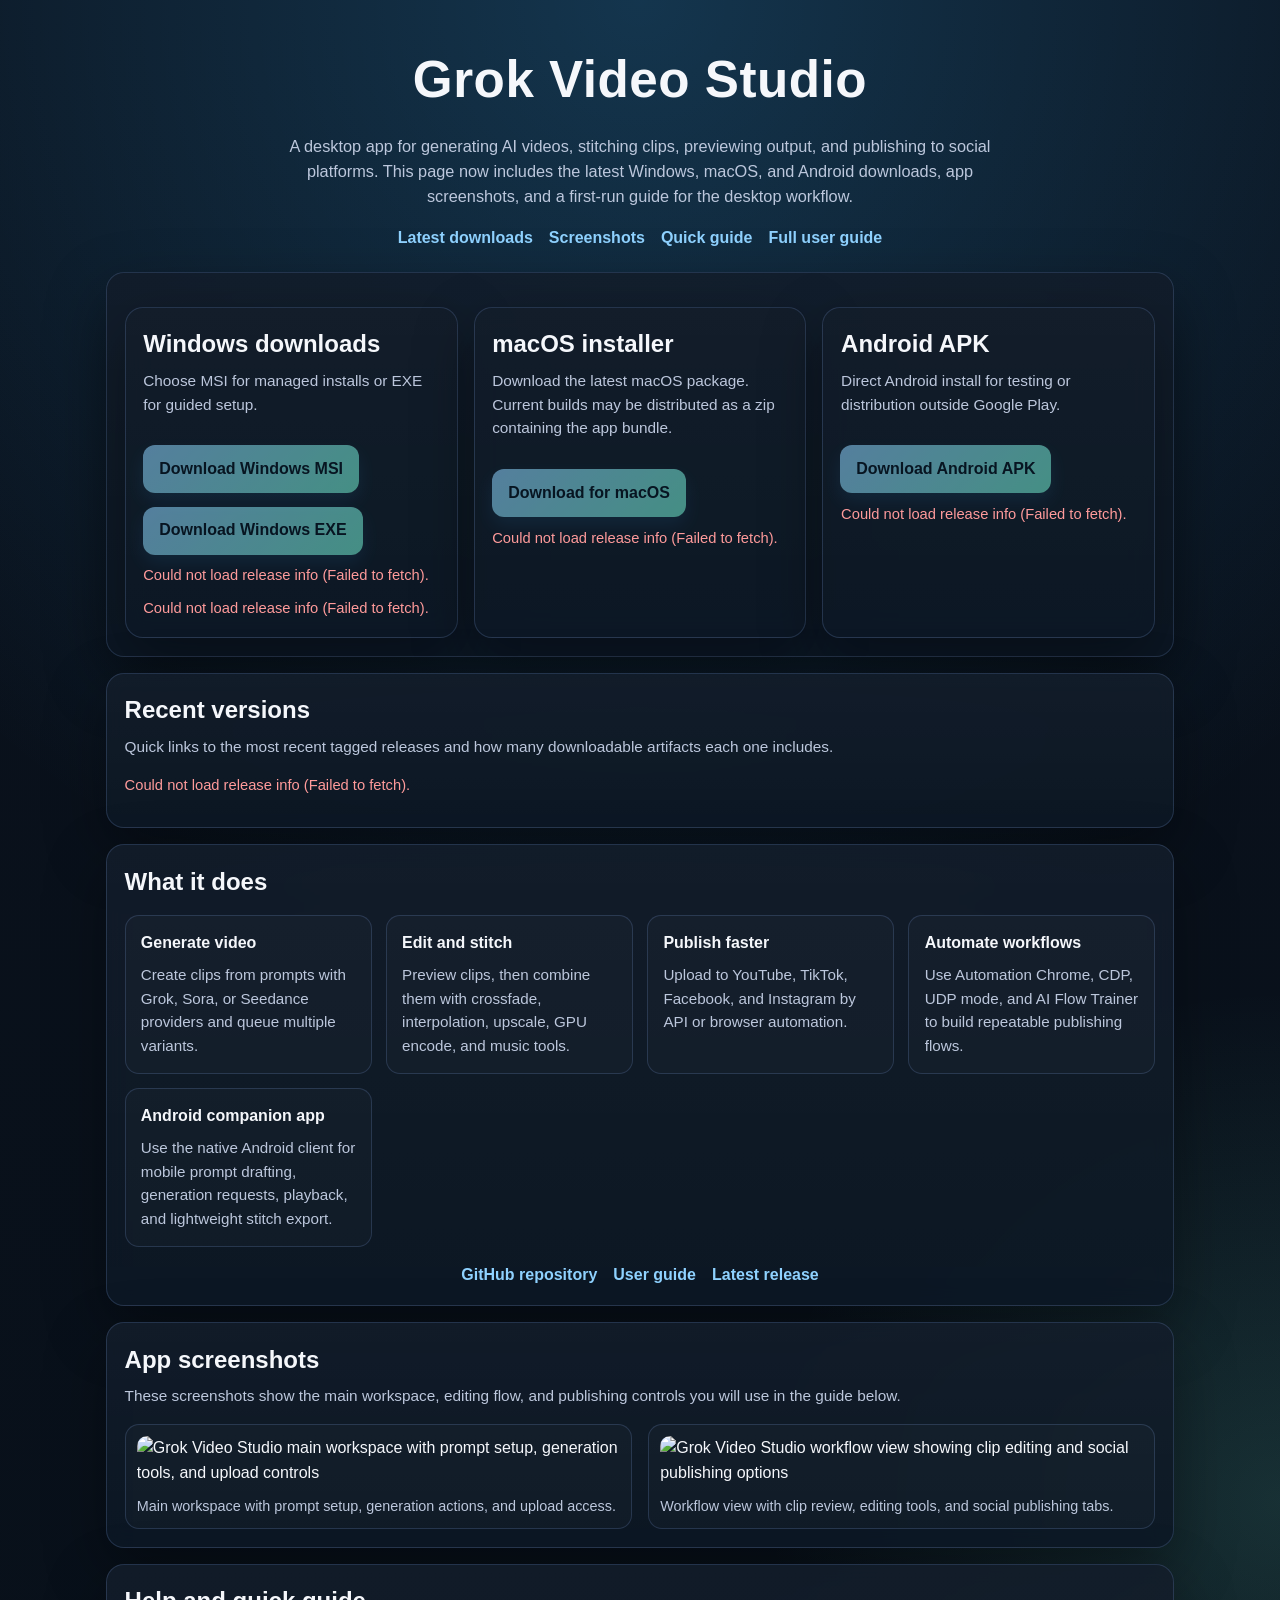
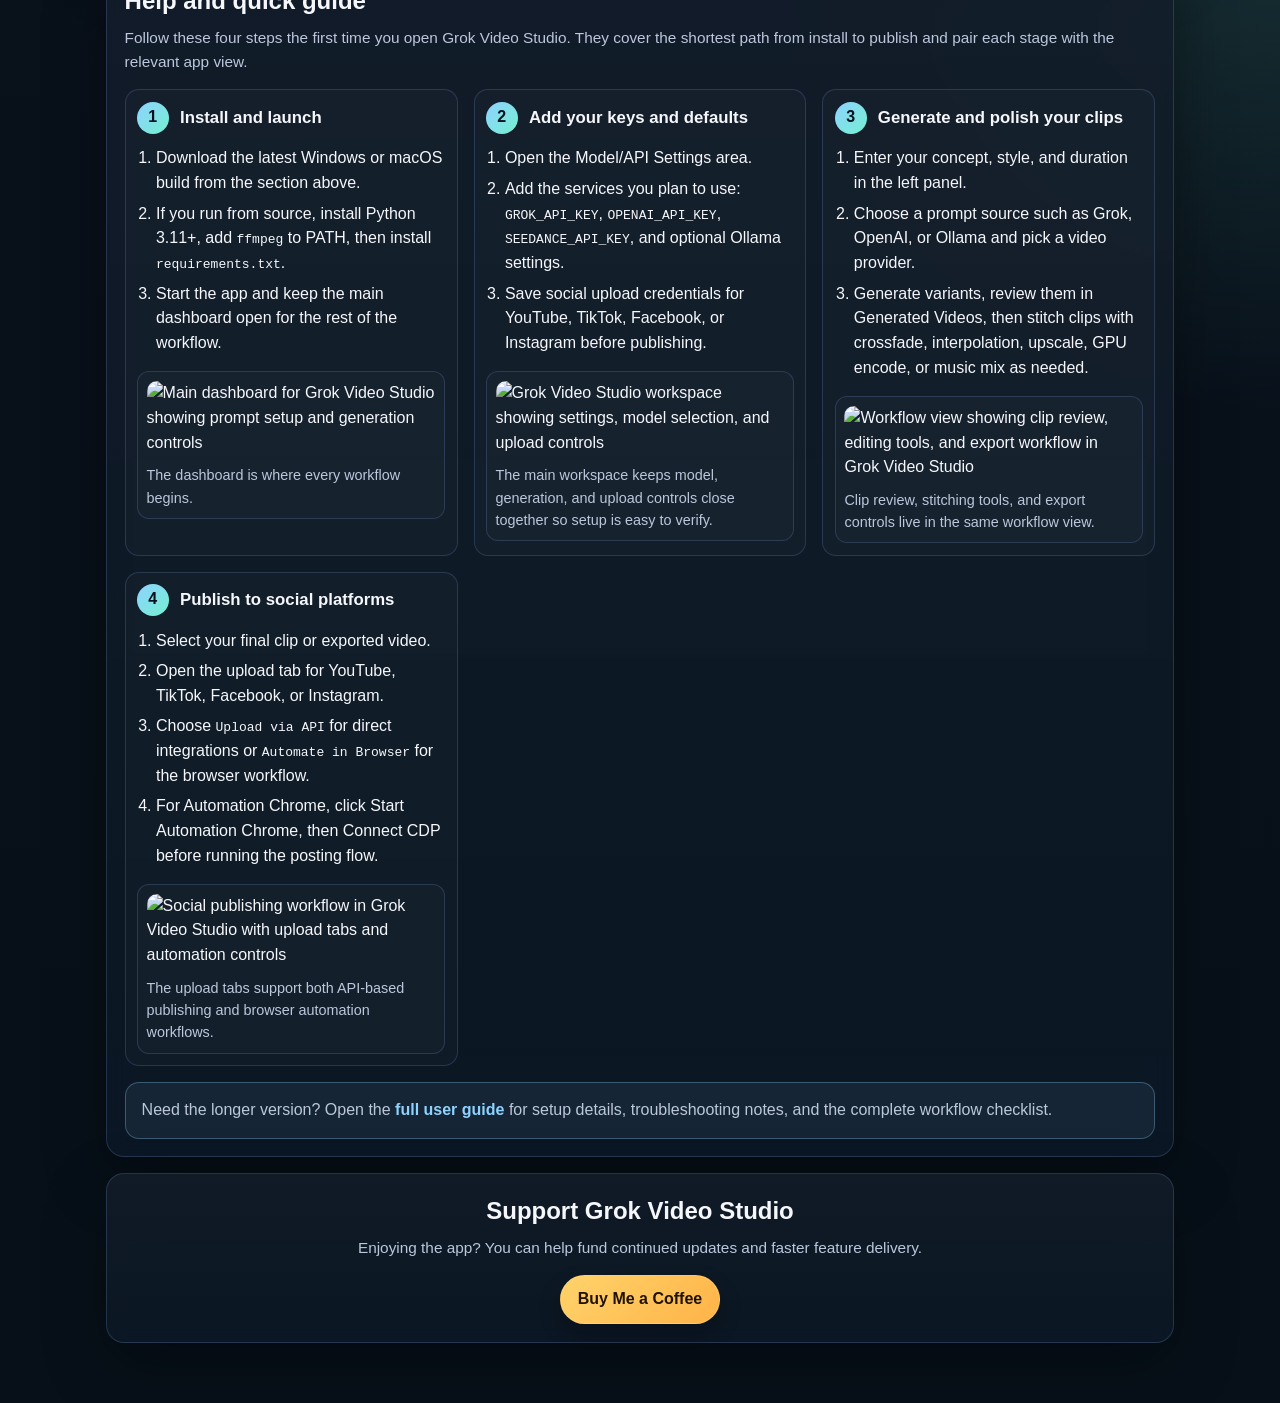
==== commit b20e1903: "Update GitHub docs with screenshots and guide" ====
--- a/docs/index.html
+++ b/docs/index.html
@@ -3,32 +3,32 @@
 <head>
   <meta charset="utf-8" />
   <meta name="viewport" content="width=device-width, initial-scale=1" />
-  <title>Grok Video Studio - Downloads</title>
+  <title>Grok Video Studio - Downloads and Guide</title>
   <meta
     name="description"
-    content="Official downloads page for Grok Video Studio with the latest Windows, macOS, and Android builds plus recent release history."
+    content="Official GitHub Pages site for Grok Video Studio with app screenshots, setup help, step-by-step workflow guidance, and the latest Windows, macOS, and Android downloads."
   />
   <meta
     name="keywords"
-    content="Grok Video Studio, AI video generator, GitHub releases, Windows installer, macOS app, Android apk"
+    content="Grok Video Studio, AI video generator, video editor, GitHub releases, Windows installer, macOS app, Android apk, help guide"
   />
   <meta name="robots" content="index,follow,max-image-preview:large" />
   <link rel="canonical" href="https://mysticalg.github.io/Grok-Video-Studio/" />
 
   <meta property="og:type" content="website" />
-  <meta property="og:title" content="Grok Video Studio - Downloads" />
+  <meta property="og:title" content="Grok Video Studio - Downloads and Guide" />
   <meta
     property="og:description"
-    content="Download the latest Grok Video Studio builds for Windows, macOS, and Android on the official GitHub Pages site."
+    content="Download the latest Grok Video Studio builds for Windows, macOS, and Android, view app screenshots, and follow the step-by-step desktop quick start guide."
   />
   <meta property="og:url" content="https://mysticalg.github.io/Grok-Video-Studio/" />
   <meta property="og:image" content="https://raw.githubusercontent.com/mysticalg/Grok-Video-Studio/main/images/snap1.jpg" />
 
   <meta name="twitter:card" content="summary_large_image" />
-  <meta name="twitter:title" content="Grok Video Studio - Downloads" />
+  <meta name="twitter:title" content="Grok Video Studio - Downloads and Guide" />
   <meta
     name="twitter:description"
-    content="Official downloads page for Grok Video Studio with the newest Windows, macOS, and Android builds."
+    content="Official downloads page for Grok Video Studio with screenshots, setup help, and the newest Windows, macOS, and Android builds."
   />
   <meta name="twitter:image" content="https://raw.githubusercontent.com/mysticalg/Grok-Video-Studio/main/images/snap1.jpg" />
 
@@ -41,7 +41,7 @@
       "operatingSystem": "Windows, macOS, Android",
       "url": "https://mysticalg.github.io/Grok-Video-Studio/",
       "downloadUrl": "https://github.com/mysticalg/Grok-Video-Studio/releases/latest",
-      "description": "App suite for generating AI videos, stitching clips, and publishing to social platforms.",
+      "description": "Desktop app for generating AI videos, stitching clips, and publishing to social platforms.",
       "publisher": {
         "@type": "Person",
         "name": "mysticalg"
@@ -52,223 +52,324 @@
   <style>
     :root {
       color-scheme: dark;
-      --bg: #08111f;
-      --bg-accent: #112346;
-      --panel: #111a30;
-      --panel-border: #263253;
-      --text: #f3f6ff;
-      --muted: #b8c3e0;
-      --accent: #77a8ff;
-      --accent-2: #57e4c5;
+      --bg: #081019;
+      --bg-soft: #101a29;
+      --card: rgba(9, 20, 34, 0.88);
+      --card-border: rgba(146, 180, 255, 0.18);
+      --text: #f5f7fb;
+      --muted: #bcc7dc;
+      --accent: #8fd2ff;
+      --accent-strong: #37b6ff;
+      --accent-2: #73f0d1;
       --danger: #ff9b9b;
-      --shadow: 0 18px 40px rgba(0, 0, 0, 0.35);
+      --shadow: 0 22px 60px rgba(0, 0, 0, 0.35);
     }
 
     * {
       box-sizing: border-box;
     }
 
+    html {
+      scroll-behavior: smooth;
+    }
+
     body {
       margin: 0;
-      font-family: "Segoe UI", system-ui, -apple-system, BlinkMacSystemFont, sans-serif;
+      font-family: "Segoe UI", "Helvetica Neue", Arial, sans-serif;
       color: var(--text);
+      line-height: 1.55;
       background:
-        radial-gradient(circle at top, rgba(81, 123, 255, 0.22), transparent 38%),
-        linear-gradient(180deg, var(--bg-accent) 0%, var(--bg) 54%);
-      line-height: 1.5;
+        radial-gradient(circle at top, rgba(55, 182, 255, 0.22), transparent 32%),
+        radial-gradient(circle at right, rgba(115, 240, 209, 0.14), transparent 26%),
+        linear-gradient(180deg, #0a111c 0%, #071019 100%);
     }
 
     main {
-      max-width: 1080px;
+      max-width: 1100px;
       margin: 0 auto;
-      padding: 2.5rem 1rem 3.5rem;
+      padding: 2.5rem 1rem 3.75rem;
     }
 
     .hero {
       text-align: center;
-      margin-bottom: 1.25rem;
+      margin-bottom: 1.35rem;
     }
 
     .hero h1 {
       margin: 0;
-      font-size: clamp(2rem, 4vw, 3rem);
+      font-size: clamp(2rem, 4.5vw, 3.2rem);
       letter-spacing: 0.01em;
     }
 
-    .hero p {
+    .subtitle {
+      margin: 0.9rem auto 0;
       max-width: 760px;
-      margin: 0.85rem auto 0;
       color: var(--muted);
-      font-size: 1rem;
-    }
-
-    .section {
+      font-size: 1.02rem;
+    }
+
+    .footer-links {
       margin-top: 1rem;
-      padding: 1rem;
-      border: 1px solid var(--panel-border);
+      display: flex;
+      flex-wrap: wrap;
+      gap: 0.75rem 1rem;
+      justify-content: center;
+    }
+
+    .text-link {
+      color: var(--accent);
+      text-decoration: none;
+      font-weight: 700;
+    }
+
+    .text-link:hover {
+      color: #d2eeff;
+    }
+
+    .panel {
+      margin-top: 1rem;
+      padding: 1.1rem;
+      border: 1px solid var(--card-border);
       border-radius: 18px;
-      background: linear-gradient(180deg, rgba(255, 255, 255, 0.03), rgba(255, 255, 255, 0.01)), var(--panel);
+      background:
+        linear-gradient(180deg, rgba(255, 255, 255, 0.04), rgba(255, 255, 255, 0.015)),
+        var(--card);
       box-shadow: var(--shadow);
-    }
-
-    .section h2 {
-      margin: 0 0 0.45rem;
-      font-size: 1.2rem;
-    }
-
-    .section-head {
-      margin-bottom: 0.75rem;
-    }
-
-    .section-head p {
-      margin: 0;
+      backdrop-filter: blur(10px);
+    }
+
+    .downloads {
+      display: grid;
+      grid-template-columns: repeat(auto-fit, minmax(280px, 1fr));
+      gap: 1rem;
+    }
+
+    .dl-card h2,
+    .panel h2 {
+      margin-top: 0;
+      margin-bottom: 0.4rem;
+    }
+
+    .helper {
+      margin-top: 0;
       color: var(--muted);
-    }
-
-    .downloads-grid,
-    .gallery-grid {
-      display: grid;
-      grid-template-columns: repeat(auto-fit, minmax(240px, 1fr));
-      gap: 1rem;
-    }
-
-    .download-card,
-    .shot {
-      border: 1px solid var(--panel-border);
-      border-radius: 14px;
-      padding: 1rem;
-      background: rgba(255, 255, 255, 0.02);
-    }
-
-    .download-card h3 {
-      margin: 0;
-      font-size: 1.05rem;
-    }
-
-    .helper {
-      min-height: 3.1em;
-      color: var(--muted);
-      margin: 0.55rem 0 0;
-      font-size: 0.95rem;
+      font-size: 0.96rem;
+      min-height: 0;
     }
 
     .btn {
       display: inline-flex;
       align-items: center;
       justify-content: center;
-      width: 100%;
-      margin-top: 0.9rem;
-      padding: 0.78rem 0.95rem;
+      gap: 0.5rem;
+      margin-top: 0.85rem;
+      padding: 0.72rem 1rem;
+      border: 0;
       border-radius: 12px;
+      background: linear-gradient(135deg, var(--accent), var(--accent-2));
+      color: #03111d;
       text-decoration: none;
-      color: #041224;
-      background: linear-gradient(135deg, var(--accent), var(--accent-2));
-      font-weight: 700;
+      font-weight: 800;
       transition: transform 130ms ease, box-shadow 130ms ease;
-      box-shadow: 0 10px 22px rgba(0, 0, 0, 0.25);
+      box-shadow: 0 8px 18px rgba(55, 182, 255, 0.16);
     }
 
     .btn:hover {
       transform: translateY(-1px);
-      box-shadow: 0 12px 26px rgba(0, 0, 0, 0.32);
-    }
-
+      box-shadow: 0 12px 24px rgba(55, 182, 255, 0.22);
+    }
+
+    .btn:disabled,
     .btn[aria-disabled="true"] {
       opacity: 0.55;
       pointer-events: none;
     }
 
     .status {
-      margin: 0.7rem 0 0;
+      margin: 0.6rem 0 0;
       color: var(--muted);
       font-size: 0.92rem;
-      word-break: break-word;
     }
 
     .status.error {
       color: var(--danger);
     }
 
+    ul,
+    ol {
+      margin: 0.7rem 0 0;
+      padding-left: 1.2rem;
+    }
+
+    li + li {
+      margin-top: 0.35rem;
+    }
+
     .release-list {
       list-style: none;
-      margin: 0.75rem 0 0;
       padding: 0;
+      margin: 0.8rem 0 0;
       display: grid;
       gap: 0.55rem;
     }
 
     .release-item {
       display: flex;
+      align-items: center;
       justify-content: space-between;
-      gap: 0.75rem;
-      align-items: center;
-      padding: 0.65rem 0.8rem;
+      gap: 0.8rem;
+      padding: 0.7rem 0.85rem;
+      border: 1px solid var(--card-border);
       border-radius: 12px;
-      border: 1px solid var(--panel-border);
+      background: rgba(255, 255, 255, 0.025);
+    }
+
+    .release-meta {
+      color: var(--muted);
+      font-size: 0.9rem;
+      white-space: nowrap;
+    }
+
+    .feature-list {
+      display: grid;
+      grid-template-columns: repeat(auto-fit, minmax(220px, 1fr));
+      gap: 0.9rem;
+      margin-top: 0.95rem;
+    }
+
+    .feature-card {
+      padding: 0.95rem;
+      border: 1px solid var(--card-border);
+      border-radius: 14px;
       background: rgba(255, 255, 255, 0.02);
     }
 
-    .release-item a,
-    .footer-links a {
-      color: var(--accent);
-      text-decoration: none;
-      font-weight: 600;
-    }
-
-    .release-meta,
-    .footer-links,
-    .shot figcaption {
+    .feature-card h3 {
+      margin: 0 0 0.45rem;
+      font-size: 1rem;
+    }
+
+    .feature-card p {
+      margin: 0;
       color: var(--muted);
-      font-size: 0.92rem;
-    }
-
-    .footer-links {
-      display: flex;
-      flex-wrap: wrap;
-      gap: 0.8rem;
+      font-size: 0.95rem;
+    }
+
+    .gallery-grid {
+      display: grid;
+      grid-template-columns: repeat(auto-fit, minmax(280px, 1fr));
+      gap: 1rem;
       margin-top: 1rem;
     }
 
-    ul.feature-list {
-      margin: 0.6rem 0 0;
-      padding-left: 1.15rem;
+    .shot,
+    .guide-card {
+      border: 1px solid var(--card-border);
+      border-radius: 14px;
+      padding: 0.7rem;
+      background: rgba(255, 255, 255, 0.02);
     }
 
     .shot {
       margin: 0;
     }
 
-    .shot img {
+    .shot img,
+    .step-media img {
+      display: block;
       width: 100%;
-      display: block;
+      height: auto;
       border-radius: 10px;
-      height: auto;
-    }
-
-    .shot figcaption {
+    }
+
+    .shot figcaption,
+    .step-media figcaption {
       margin-top: 0.55rem;
-    }
-
-    .support-link {
+      color: var(--muted);
+      font-size: 0.9rem;
+    }
+
+    .guide-grid {
+      display: grid;
+      grid-template-columns: repeat(auto-fit, minmax(280px, 1fr));
+      gap: 1rem;
+      margin-top: 1rem;
+    }
+
+    .guide-head {
+      display: flex;
+      align-items: center;
+      gap: 0.7rem;
+      margin-bottom: 0.8rem;
+    }
+
+    .guide-head h3 {
+      margin: 0;
+      font-size: 1.05rem;
+    }
+
+    .step-badge {
+      width: 2rem;
+      height: 2rem;
+      border-radius: 999px;
       display: inline-flex;
       align-items: center;
       justify-content: center;
-      padding: 0.8rem 1rem;
+      flex: 0 0 auto;
+      background: linear-gradient(135deg, var(--accent), var(--accent-2));
+      color: #03111d;
+      font-weight: 900;
+    }
+
+    .step-list {
+      margin-top: 0;
+    }
+
+    .step-media {
+      margin: 0.95rem 0 0;
+      border: 1px solid var(--card-border);
+      border-radius: 12px;
+      padding: 0.55rem;
+      background: rgba(255, 255, 255, 0.02);
+    }
+
+    .guide-note {
+      margin-top: 1rem;
+      padding: 0.95rem 1rem;
+      border: 1px solid rgba(143, 210, 255, 0.3);
+      border-radius: 14px;
+      background: rgba(143, 210, 255, 0.08);
+      color: var(--muted);
+    }
+
+    .support-wrap {
+      text-align: center;
+    }
+
+    .coffee-btn {
+      display: inline-flex;
+      align-items: center;
+      justify-content: center;
+      gap: 0.45rem;
+      padding: 0.7rem 1.05rem;
       border-radius: 999px;
+      border: 1px solid rgba(255, 221, 130, 0.36);
+      background: linear-gradient(135deg, #ffd36b, #ffb347);
+      color: #1f1200;
       text-decoration: none;
-      font-weight: 700;
-      color: var(--text);
-      background: linear-gradient(135deg, #f59e0b, #fb7185);
-      box-shadow: 0 12px 28px rgba(0, 0, 0, 0.28);
-    }
-
-    @media (max-width: 640px) {
+      font-weight: 800;
+      transition: transform 130ms ease, box-shadow 130ms ease;
+      box-shadow: 0 10px 22px rgba(0, 0, 0, 0.24);
+    }
+
+    .coffee-btn:hover {
+      transform: translateY(-1px);
+      box-shadow: 0 12px 26px rgba(0, 0, 0, 0.3);
+    }
+
+    @media (max-width: 700px) {
       main {
-        padding-top: 1.5rem;
-      }
-
-      .section {
-        padding: 0.9rem;
+        padding-top: 1.7rem;
       }
 
       .release-item {
@@ -282,98 +383,240 @@
   <main>
     <header class="hero">
       <h1>Grok Video Studio</h1>
-      <p>
-        Generate AI videos, stitch clips, preview output, and publish to social platforms.
-        This page always points to the latest Windows, macOS, and Android builds from GitHub Releases.
+      <p class="subtitle">
+        A desktop app for generating AI videos, stitching clips, previewing output, and publishing to social platforms.
+        This page now includes the latest Windows, macOS, and Android downloads, app screenshots, and a first-run guide for the desktop workflow.
       </p>
+      <div class="footer-links">
+        <a class="text-link" href="#downloads">Latest downloads</a>
+        <a class="text-link" href="#screenshots">Screenshots</a>
+        <a class="text-link" href="#guide">Quick guide</a>
+        <a id="hero-guide-link" class="text-link" href="#" target="_blank" rel="noopener noreferrer">Full user guide</a>
+      </div>
     </header>
 
-    <section class="section" aria-label="Latest downloads">
-      <div class="section-head">
-        <h2>Latest downloads</h2>
-        <p>Pick the newest build for your platform.</p>
-      </div>
-
-      <div class="downloads-grid">
-        <article class="download-card">
-          <h3>Windows MSI</h3>
-          <p class="helper">Best for managed installs and enterprise deployment.</p>
-          <a id="windows-msi-link" class="btn" aria-disabled="true" href="#">Download Windows MSI</a>
-          <p id="windows-msi-meta" class="status">Loading latest release...</p>
+    <section id="downloads" class="panel downloads" aria-label="Latest downloads">
+      <article class="panel dl-card">
+        <h2>Windows downloads</h2>
+        <p class="helper">Choose MSI for managed installs or EXE for guided setup.</p>
+        <a
+          id="windows-msi-link"
+          class="btn"
+          aria-disabled="true"
+          href="#"
+          title="Latest Windows MSI installer from the newest GitHub release"
+        >
+          Download Windows MSI
+        </a>
+        <a
+          id="windows-exe-link"
+          class="btn"
+          aria-disabled="true"
+          href="#"
+          title="Latest Windows EXE installer from the newest GitHub release"
+        >
+          Download Windows EXE
+        </a>
+        <p id="windows-msi-meta" class="status">Loading latest release...</p>
+        <p id="windows-exe-meta" class="status">Loading latest release...</p>
+      </article>
+
+      <article class="panel dl-card">
+        <h2>macOS installer</h2>
+        <p class="helper">Download the latest macOS package. Current builds may be distributed as a zip containing the app bundle.</p>
+        <a
+          id="mac-link"
+          class="btn"
+          aria-disabled="true"
+          href="#"
+          title="Fetches the newest macOS asset from the latest GitHub release"
+        >
+          Download for macOS
+        </a>
+        <p id="mac-meta" class="status">Loading latest release...</p>
+      </article>
+
+      <article class="panel dl-card">
+        <h2>Android APK</h2>
+        <p class="helper">Direct Android install for testing or distribution outside Google Play.</p>
+        <a
+          id="android-link"
+          class="btn"
+          aria-disabled="true"
+          href="#"
+          title="Fetches the newest Android APK from the latest GitHub release"
+        >
+          Download Android APK
+        </a>
+        <p id="android-meta" class="status">Loading latest release...</p>
+      </article>
+    </section>
+
+    <section class="panel" aria-label="Recent releases">
+      <h2>Recent versions</h2>
+      <p class="helper">Quick links to the most recent tagged releases and how many downloadable artifacts each one includes.</p>
+      <p id="recent-releases-meta" class="status">Loading release history...</p>
+      <ul id="recent-releases-list" class="release-list" aria-live="polite"></ul>
+    </section>
+
+    <section class="panel" aria-label="About the app">
+      <h2>What it does</h2>
+      <div class="feature-list">
+        <article class="feature-card">
+          <h3>Generate video</h3>
+          <p>Create clips from prompts with Grok, Sora, or Seedance providers and queue multiple variants.</p>
         </article>
-
-        <article class="download-card">
-          <h3>Windows EXE</h3>
-          <p class="helper">Guided setup for standard Windows desktop installs.</p>
-          <a id="windows-exe-link" class="btn" aria-disabled="true" href="#">Download Windows EXE</a>
-          <p id="windows-exe-meta" class="status">Loading latest release...</p>
+        <article class="feature-card">
+          <h3>Edit and stitch</h3>
+          <p>Preview clips, then combine them with crossfade, interpolation, upscale, GPU encode, and music tools.</p>
         </article>
-
-        <article class="download-card">
-          <h3>macOS</h3>
-          <p class="helper">Current macOS builds are distributed as a zip containing the app bundle.</p>
-          <a id="mac-link" class="btn" aria-disabled="true" href="#">Download for macOS</a>
-          <p id="mac-meta" class="status">Loading latest release...</p>
+        <article class="feature-card">
+          <h3>Publish faster</h3>
+          <p>Upload to YouTube, TikTok, Facebook, and Instagram by API or browser automation.</p>
         </article>
-
-        <article class="download-card">
-          <h3>Android APK</h3>
-          <p class="helper">Direct Android install for testing or distribution outside Google Play.</p>
-          <a id="android-link" class="btn" aria-disabled="true" href="#">Download Android APK</a>
-          <p id="android-meta" class="status">Loading latest release...</p>
+        <article class="feature-card">
+          <h3>Automate workflows</h3>
+          <p>Use Automation Chrome, CDP, UDP mode, and AI Flow Trainer to build repeatable publishing flows.</p>
+        </article>
+        <article class="feature-card">
+          <h3>Android companion app</h3>
+          <p>Use the native Android client for mobile prompt drafting, generation requests, playback, and lightweight stitch export.</p>
         </article>
       </div>
-    </section>
-
-    <section class="section" aria-label="Recent releases">
-      <div class="section-head">
-        <h2>Recent releases</h2>
-        <p id="recent-releases-meta">Loading release history...</p>
-      </div>
-      <ul id="recent-releases-list" class="release-list" aria-live="polite"></ul>
-    </section>
-
-    <section class="section" aria-label="About the app">
-      <div class="section-head">
-        <h2>What it does</h2>
-        <p>Desktop and mobile entry points for the same release stream.</p>
-      </div>
-      <ul class="feature-list">
-        <li>Generate videos from prompts using Grok, Sora, and Seedance providers.</li>
-        <li>Stitch clips with crossfade, interpolation, upscale, and music tools.</li>
-        <li>Upload to YouTube, TikTok, Facebook, and Instagram via API or browser automation.</li>
-        <li>Train and replay browser workflows with the built-in AI Flow Trainer.</li>
-      </ul>
       <div class="footer-links">
-        <a id="repo-link" href="#" target="_blank" rel="noopener noreferrer">GitHub Repository</a>
-        <a id="user-guide-link" href="#" target="_blank" rel="noopener noreferrer">User Guide</a>
-        <a id="release-link" href="#" target="_blank" rel="noopener noreferrer">Latest Release</a>
+        <a id="repo-link" class="text-link" href="#" target="_blank" rel="noopener noreferrer">GitHub repository</a>
+        <a id="user-guide-link" class="text-link" href="#" target="_blank" rel="noopener noreferrer">User guide</a>
+        <a id="release-link" class="text-link" href="#" target="_blank" rel="noopener noreferrer">Latest release</a>
       </div>
     </section>
 
-    <section class="section" aria-label="Application screenshots">
-      <div class="section-head">
-        <h2>App screenshots</h2>
-        <p>Recent UI captures shared from the desktop app.</p>
-      </div>
+    <section id="screenshots" class="panel" aria-label="Application screenshots">
+      <h2>App screenshots</h2>
+      <p class="helper">These screenshots show the main workspace, editing flow, and publishing controls you will use in the guide below.</p>
       <div class="gallery-grid">
         <figure class="shot">
-          <img data-image-name="snap1.jpg" alt="Grok Video Studio workspace and publishing controls" loading="lazy" />
-          <figcaption>Main workspace and publishing controls.</figcaption>
+          <img
+            data-image-name="snap1.jpg"
+            alt="Grok Video Studio main workspace with prompt setup, generation tools, and upload controls"
+            loading="lazy"
+          />
+          <figcaption>Main workspace with prompt setup, generation actions, and upload access.</figcaption>
         </figure>
         <figure class="shot">
-          <img data-image-name="snap2.jpg" alt="Grok Video Studio workflow tools and social delivery options" loading="lazy" />
-          <figcaption>Workflow tools for editing and social delivery.</figcaption>
+          <img
+            data-image-name="snap2.jpg"
+            alt="Grok Video Studio workflow view showing clip editing and social publishing options"
+            loading="lazy"
+          />
+          <figcaption>Workflow view with clip review, editing tools, and social publishing tabs.</figcaption>
         </figure>
       </div>
     </section>
 
-    <section class="section" aria-label="Support the project">
-      <div class="section-head">
-        <h2>Support the project</h2>
-        <p>Funding helps keep releases and updates moving.</p>
+    <section id="guide" class="panel" aria-label="Help and quick guide">
+      <h2>Help and quick guide</h2>
+      <p class="helper">
+        Follow these four steps the first time you open Grok Video Studio. They cover the shortest path from install to publish and pair each stage with the relevant app view.
+      </p>
+
+      <div class="guide-grid">
+        <article class="guide-card">
+          <div class="guide-head">
+            <span class="step-badge">1</span>
+            <h3>Install and launch</h3>
+          </div>
+          <ol class="step-list">
+            <li>Download the latest Windows or macOS build from the section above.</li>
+            <li>If you run from source, install Python 3.11+, add <code>ffmpeg</code> to PATH, then install <code>requirements.txt</code>.</li>
+            <li>Start the app and keep the main dashboard open for the rest of the workflow.</li>
+          </ol>
+          <figure class="step-media">
+            <img
+              data-image-name="snap1.jpg"
+              alt="Main dashboard for Grok Video Studio showing prompt setup and generation controls"
+              loading="lazy"
+            />
+            <figcaption>The dashboard is where every workflow begins.</figcaption>
+          </figure>
+        </article>
+
+        <article class="guide-card">
+          <div class="guide-head">
+            <span class="step-badge">2</span>
+            <h3>Add your keys and defaults</h3>
+          </div>
+          <ol class="step-list">
+            <li>Open the Model/API Settings area.</li>
+            <li>Add the services you plan to use: <code>GROK_API_KEY</code>, <code>OPENAI_API_KEY</code>, <code>SEEDANCE_API_KEY</code>, and optional Ollama settings.</li>
+            <li>Save social upload credentials for YouTube, TikTok, Facebook, or Instagram before publishing.</li>
+          </ol>
+          <figure class="step-media">
+            <img
+              data-image-name="snap1.jpg"
+              alt="Grok Video Studio workspace showing settings, model selection, and upload controls"
+              loading="lazy"
+            />
+            <figcaption>The main workspace keeps model, generation, and upload controls close together so setup is easy to verify.</figcaption>
+          </figure>
+        </article>
+
+        <article class="guide-card">
+          <div class="guide-head">
+            <span class="step-badge">3</span>
+            <h3>Generate and polish your clips</h3>
+          </div>
+          <ol class="step-list">
+            <li>Enter your concept, style, and duration in the left panel.</li>
+            <li>Choose a prompt source such as Grok, OpenAI, or Ollama and pick a video provider.</li>
+            <li>Generate variants, review them in Generated Videos, then stitch clips with crossfade, interpolation, upscale, GPU encode, or music mix as needed.</li>
+          </ol>
+          <figure class="step-media">
+            <img
+              data-image-name="snap2.jpg"
+              alt="Workflow view showing clip review, editing tools, and export workflow in Grok Video Studio"
+              loading="lazy"
+            />
+            <figcaption>Clip review, stitching tools, and export controls live in the same workflow view.</figcaption>
+          </figure>
+        </article>
+
+        <article class="guide-card">
+          <div class="guide-head">
+            <span class="step-badge">4</span>
+            <h3>Publish to social platforms</h3>
+          </div>
+          <ol class="step-list">
+            <li>Select your final clip or exported video.</li>
+            <li>Open the upload tab for YouTube, TikTok, Facebook, or Instagram.</li>
+            <li>Choose <code>Upload via API</code> for direct integrations or <code>Automate in Browser</code> for the browser workflow.</li>
+            <li>For Automation Chrome, click Start Automation Chrome, then Connect CDP before running the posting flow.</li>
+          </ol>
+          <figure class="step-media">
+            <img
+              data-image-name="snap2.jpg"
+              alt="Social publishing workflow in Grok Video Studio with upload tabs and automation controls"
+              loading="lazy"
+            />
+            <figcaption>The upload tabs support both API-based publishing and browser automation workflows.</figcaption>
+          </figure>
+        </article>
       </div>
-      <a class="support-link" href="https://buymeacoffee.com/dhooksterm" target="_blank" rel="noopener noreferrer">
+
+      <div class="guide-note">
+        Need the longer version? Open the <a id="guide-note-link" class="text-link" href="#" target="_blank" rel="noopener noreferrer">full user guide</a> for setup details, troubleshooting notes, and the complete workflow checklist.
+      </div>
+    </section>
+
+    <section class="panel support-wrap" aria-label="Support the project">
+      <h2>Support Grok Video Studio</h2>
+      <p class="helper">Enjoying the app? You can help fund continued updates and faster feature delivery.</p>
+      <a
+        class="coffee-btn"
+        href="https://buymeacoffee.com/dhooksterm"
+        target="_blank"
+        rel="noopener noreferrer"
+        title="Support development on Buy Me a Coffee"
+      >
         Buy Me a Coffee
       </a>
     </section>
@@ -395,6 +638,8 @@
     const androidLink = document.getElementById("android-link");
     const repoLink = document.getElementById("repo-link");
     const userGuideLink = document.getElementById("user-guide-link");
+    const heroGuideLink = document.getElementById("hero-guide-link");
+    const guideNoteLink = document.getElementById("guide-note-link");
     const releaseLink = document.getElementById("release-link");
     const windowsMsiMeta = document.getElementById("windows-msi-meta");
     const windowsExeMeta = document.getElementById("windows-exe-meta");
@@ -403,6 +648,21 @@
     const recentReleasesMeta = document.getElementById("recent-releases-meta");
     const recentReleasesList = document.getElementById("recent-releases-list");
 
+    const setDownload = (linkEl, metaEl, asset, releaseTag) => {
+      if (!asset) {
+        linkEl.setAttribute("aria-disabled", "true");
+        linkEl.removeAttribute("href");
+        metaEl.textContent = `No compatible asset found in ${releaseTag}.`;
+        metaEl.classList.add("error");
+        return;
+      }
+
+      linkEl.href = asset.browser_download_url;
+      linkEl.removeAttribute("aria-disabled");
+      metaEl.textContent = `${asset.name} - ${releaseTag}`;
+      metaEl.classList.remove("error");
+    };
+
     const pickFirstMatch = (assets, patterns) => {
       for (const pattern of patterns) {
         const found = assets.find((asset) => pattern.test(asset.name || ""));
@@ -411,72 +671,13 @@
       return null;
     };
 
-    const findLatestAssetAcrossReleases = (releases, patterns) => {
-      for (const release of releases) {
-        const assets = Array.isArray(release.assets) ? release.assets : [];
-        const found = pickFirstMatch(assets, patterns);
-        if (found) {
-          return {
-            ...found,
-            _release_tag: release.tag_name || "latest",
-          };
-        }
-      }
-      return null;
-    };
-
-    const setDownload = (linkEl, metaEl, asset, fallbackReleaseTag) => {
-      if (!asset) {
-        linkEl.setAttribute("aria-disabled", "true");
-        linkEl.removeAttribute("href");
-        metaEl.textContent = `No compatible asset found in ${fallbackReleaseTag}.`;
-        metaEl.classList.add("error");
-        return;
-      }
-
-      linkEl.href = asset.browser_download_url;
-      linkEl.removeAttribute("aria-disabled");
-      metaEl.textContent = `${asset.name} - ${asset._release_tag || fallbackReleaseTag}`;
-      metaEl.classList.remove("error");
-    };
-
-    const renderRecentReleases = (releases) => {
-      recentReleasesList.innerHTML = "";
-
-      if (!Array.isArray(releases) || releases.length === 0) {
-        recentReleasesMeta.textContent = "No recent releases found.";
-        recentReleasesMeta.classList.add("error");
-        return;
-      }
-
-      recentReleasesMeta.textContent = `Showing ${releases.length} recent versions.`;
-      recentReleasesMeta.classList.remove("error");
-
-      for (const release of releases) {
-        const item = document.createElement("li");
-        item.className = "release-item";
-
-        const link = document.createElement("a");
-        link.href = release.html_url;
-        link.target = "_blank";
-        link.rel = "noopener noreferrer";
-        link.textContent = release.tag_name || release.name || "untagged";
-
-        const meta = document.createElement("span");
-        meta.className = "release-meta";
-        const assetCount = Number.isFinite(release.asset_count)
-          ? release.asset_count
-          : (Array.isArray(release.assets) ? release.assets.length : 0);
-        meta.textContent = `${assetCount} assets`;
-
-        item.append(link, meta);
-        recentReleasesList.appendChild(item);
-      }
-    };
-
     const hydrateStaticLinks = () => {
+      const guideUrl = `https://github.com/${owner}/${repo}/blob/main/docs/USER_GUIDE.md`;
+
       repoLink.href = `https://github.com/${owner}/${repo}`;
-      userGuideLink.href = `https://github.com/${owner}/${repo}/blob/main/docs/USER_GUIDE.md`;
+      userGuideLink.href = guideUrl;
+      heroGuideLink.href = guideUrl;
+      guideNoteLink.href = guideUrl;
       releaseLink.href = `https://github.com/${owner}/${repo}/releases/latest`;
     };
 
@@ -488,6 +689,58 @@
           imgEl.src = `${screenshotBase}${fileName}`;
         }
       });
+    };
+
+    const findLatestAssetAcrossReleases = (releases, patterns) => {
+      for (const release of releases) {
+        const assets = Array.isArray(release.assets) ? release.assets : [];
+        const found = pickFirstMatch(assets, patterns);
+        if (found) {
+          return {
+            ...found,
+            _release_tag: release.tag_name || "latest"
+          };
+        }
+      }
+
+      return null;
+    };
+
+    const renderRecentReleases = (releases) => {
+      recentReleasesList.innerHTML = "";
+
+      if (!Array.isArray(releases) || releases.length === 0) {
+        recentReleasesMeta.textContent = "No recent releases found.";
+        recentReleasesMeta.classList.add("error");
+        return;
+      }
+
+      recentReleasesMeta.textContent = `Showing ${releases.length} recent versions.`;
+      recentReleasesMeta.classList.remove("error");
+
+      for (const release of releases) {
+        const item = document.createElement("li");
+        item.className = "release-item";
+
+        const link = document.createElement("a");
+        link.className = "text-link";
+        link.href = release.html_url;
+        link.target = "_blank";
+        link.rel = "noopener noreferrer";
+        link.textContent = release.tag_name || release.name || "untagged";
+
+        const meta = document.createElement("span");
+        meta.className = "release-meta";
+        const assetCount = Number.isFinite(release.asset_count)
+          ? release.asset_count
+          : Array.isArray(release.assets)
+            ? release.assets.length
+            : 0;
+        meta.textContent = `${assetCount} assets`;
+
+        item.append(link, meta);
+        recentReleasesList.appendChild(item);
+      }
     };
 
     const loadLatest = async () => {
@@ -538,12 +791,12 @@
           release = releases[0];
           windowsMsiAsset = findLatestAssetAcrossReleases(releases, [
             /setup-windows-x64\.msi$/i,
-            /windows.*\.msi$/i,
+            /windows.*\.msi$/i
           ]);
           windowsExeAsset = findLatestAssetAcrossReleases(releases, [
             /setup-windows-x64\.exe$/i,
             /windows-x64\.exe$/i,
-            /windows.*\.exe$/i,
+            /windows.*\.exe$/i
           ]);
           macAsset = findLatestAssetAcrossReleases(releases, [
             /macos.*\.dmg$/i,
@@ -551,27 +804,34 @@
             /macos.*\.zip$/i,
             /\.dmg$/i,
             /\.pkg$/i,
-            /\.zip$/i,
+            /\.zip$/i
           ]);
           androidAsset = findLatestAssetAcrossReleases(releases, [
             /android-release.*\.apk$/i,
             /android.*\.apk$/i,
-            /\.apk$/i,
+            /\.apk$/i
           ]);
         }
 
         const fallbackReleaseTag = release?.tag_name || "latest";
-        setDownload(windowsMsiLink, windowsMsiMeta, windowsMsiAsset, fallbackReleaseTag);
-        setDownload(windowsExeLink, windowsExeMeta, windowsExeAsset, fallbackReleaseTag);
-        setDownload(macLink, macMeta, macAsset, fallbackReleaseTag);
-        setDownload(androidLink, androidMeta, androidAsset, fallbackReleaseTag);
+        setDownload(windowsMsiLink, windowsMsiMeta, windowsMsiAsset, windowsMsiAsset?._release_tag || fallbackReleaseTag);
+        setDownload(windowsExeLink, windowsExeMeta, windowsExeAsset, windowsExeAsset?._release_tag || fallbackReleaseTag);
+        setDownload(macLink, macMeta, macAsset, macAsset?._release_tag || fallbackReleaseTag);
+        setDownload(androidLink, androidMeta, androidAsset, androidAsset?._release_tag || fallbackReleaseTag);
         renderRecentReleases((releases || []).slice(0, 6));
       } catch (error) {
         const message = `Could not load release info (${error.message}).`;
-        [windowsMsiMeta, windowsExeMeta, macMeta, androidMeta, recentReleasesMeta].forEach((node) => {
-          node.textContent = message;
-          node.classList.add("error");
-        });
+
+        windowsMsiMeta.textContent = message;
+        windowsExeMeta.textContent = message;
+        macMeta.textContent = message;
+        androidMeta.textContent = message;
+        windowsMsiMeta.classList.add("error");
+        windowsExeMeta.classList.add("error");
+        macMeta.classList.add("error");
+        androidMeta.classList.add("error");
+        recentReleasesMeta.textContent = message;
+        recentReleasesMeta.classList.add("error");
       }
     };
 
